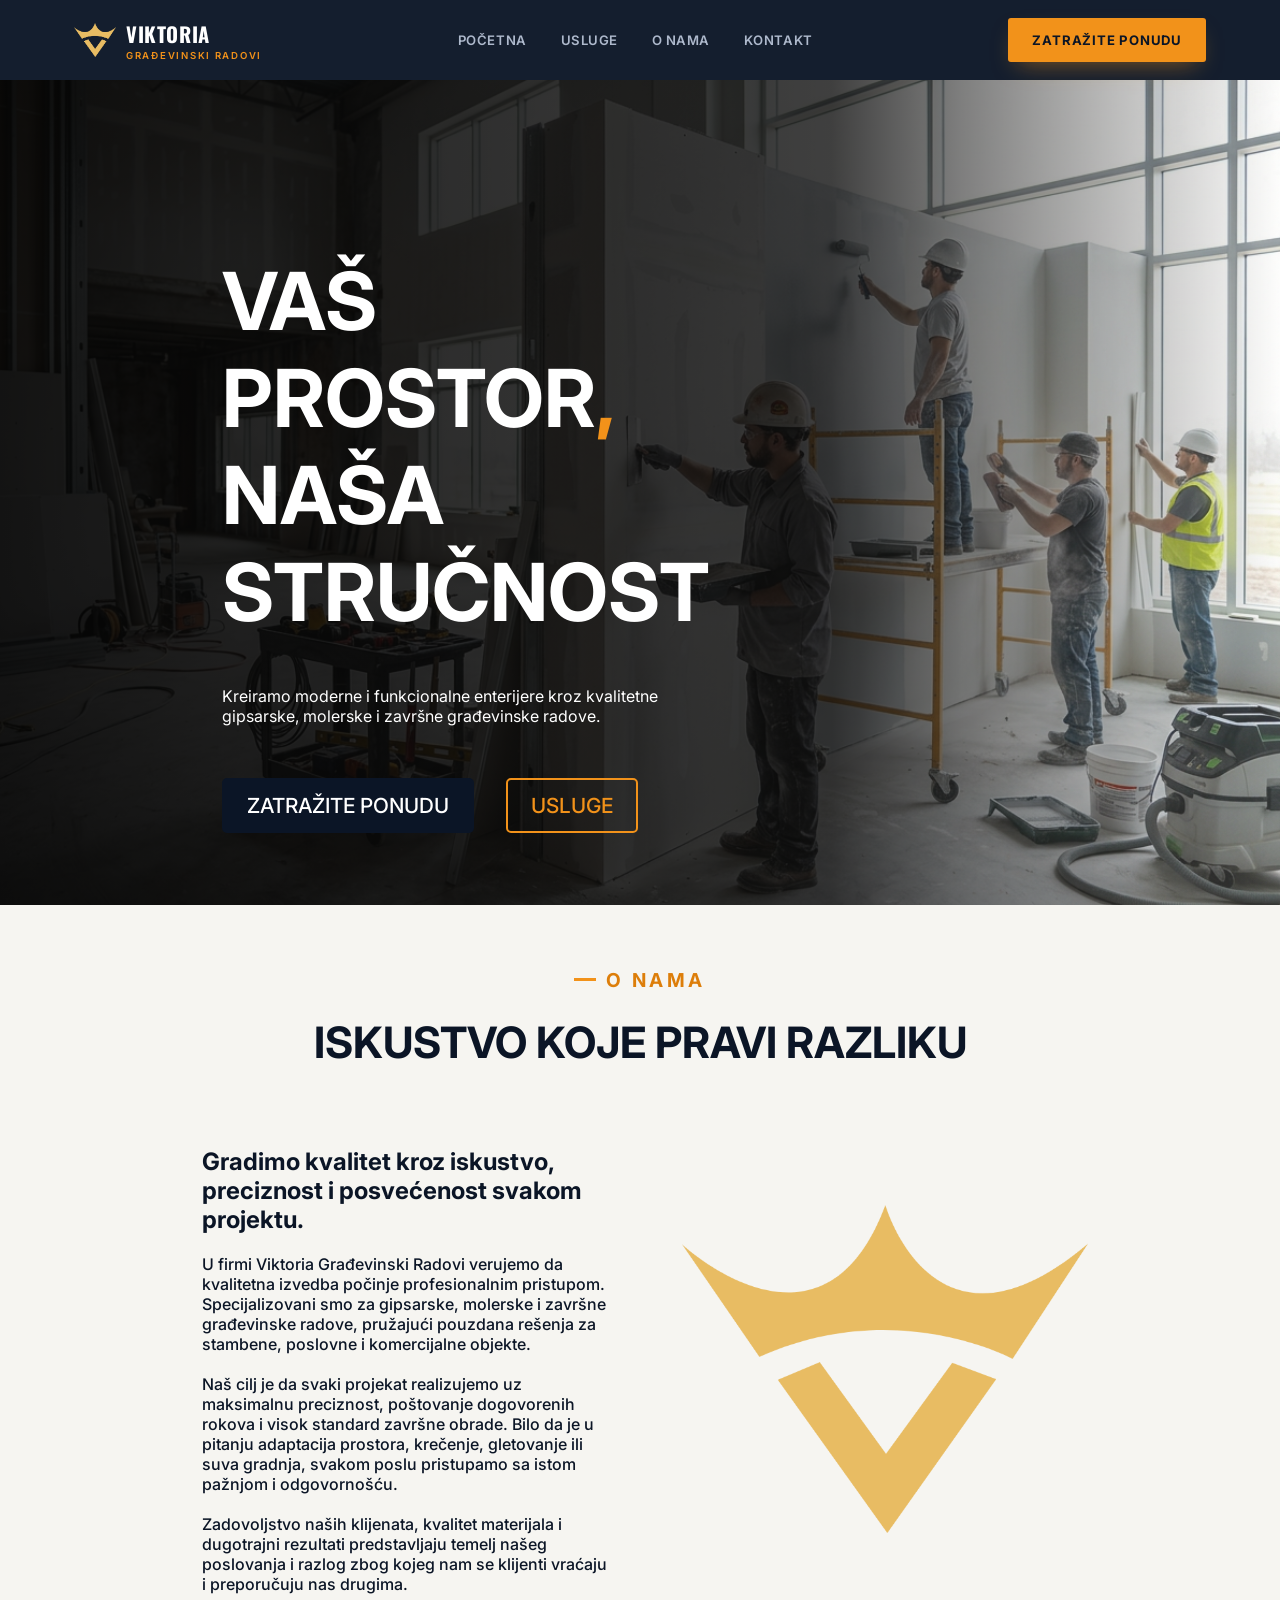
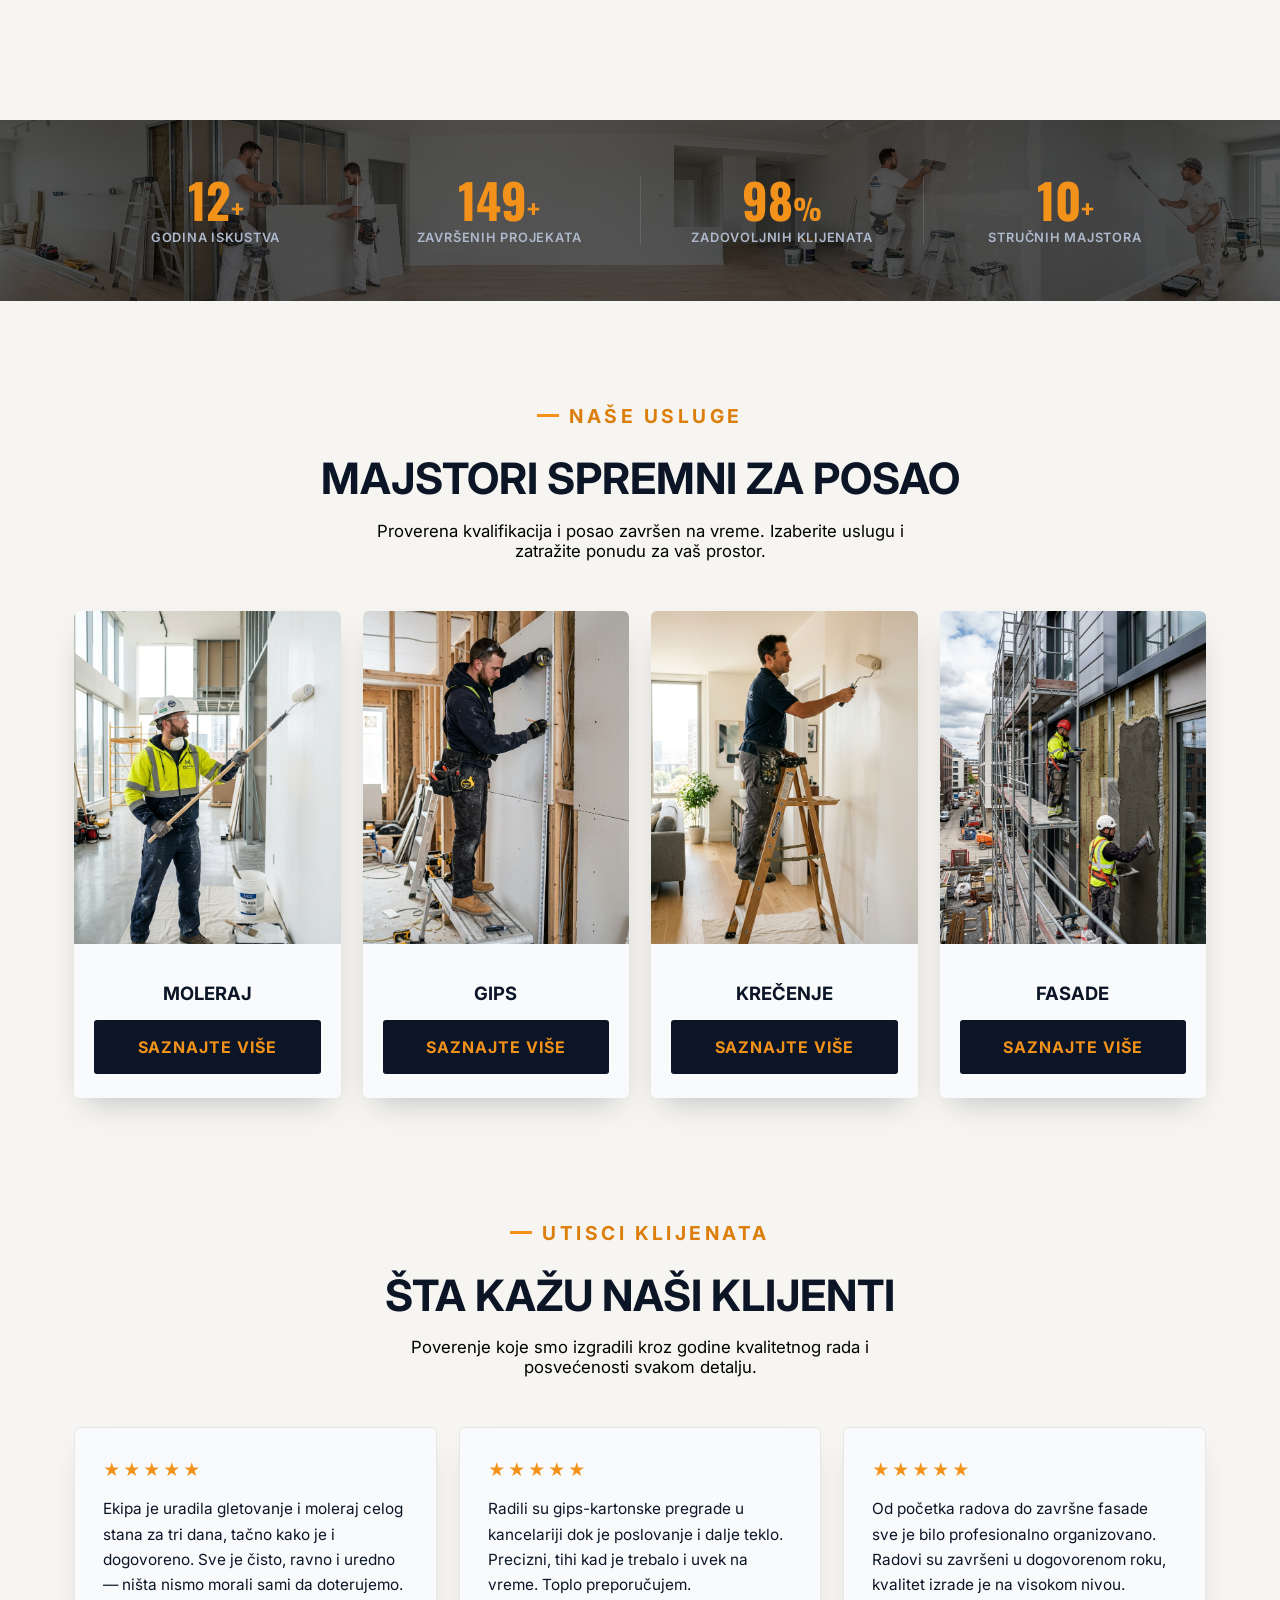
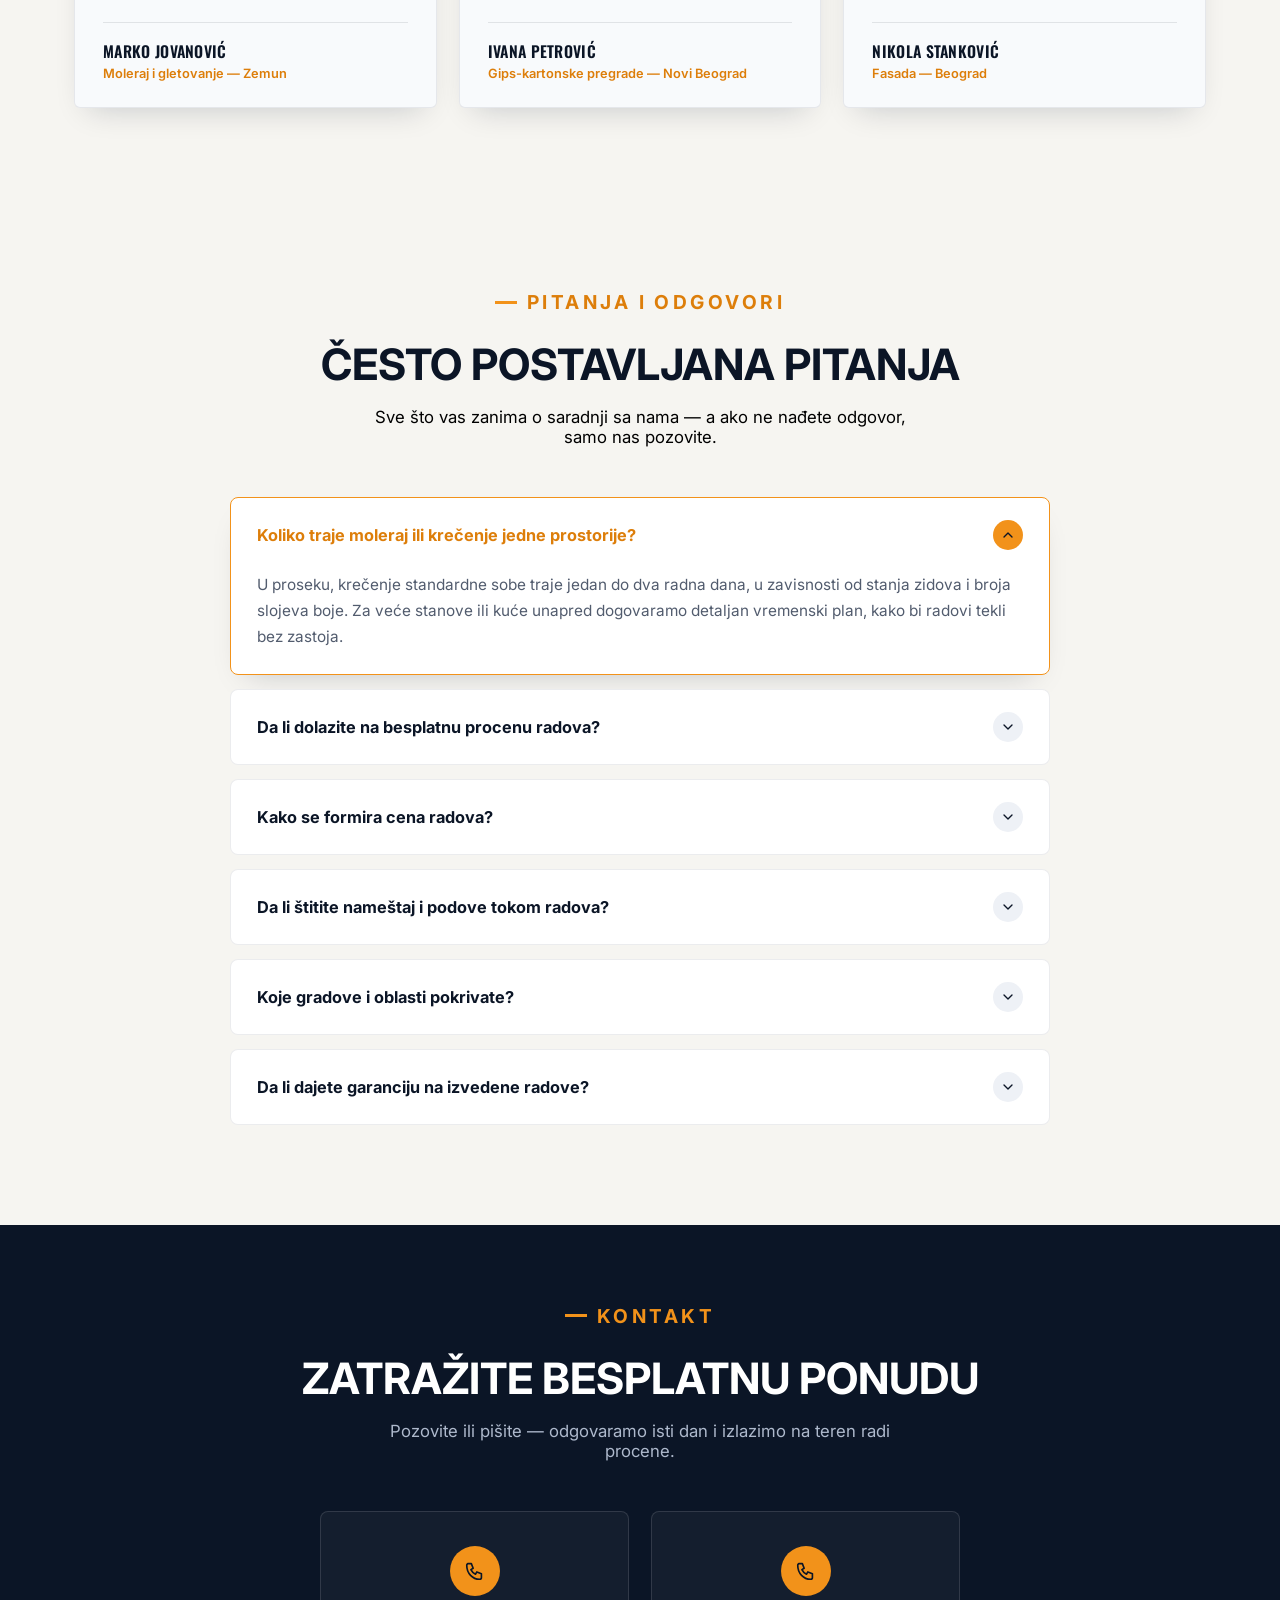
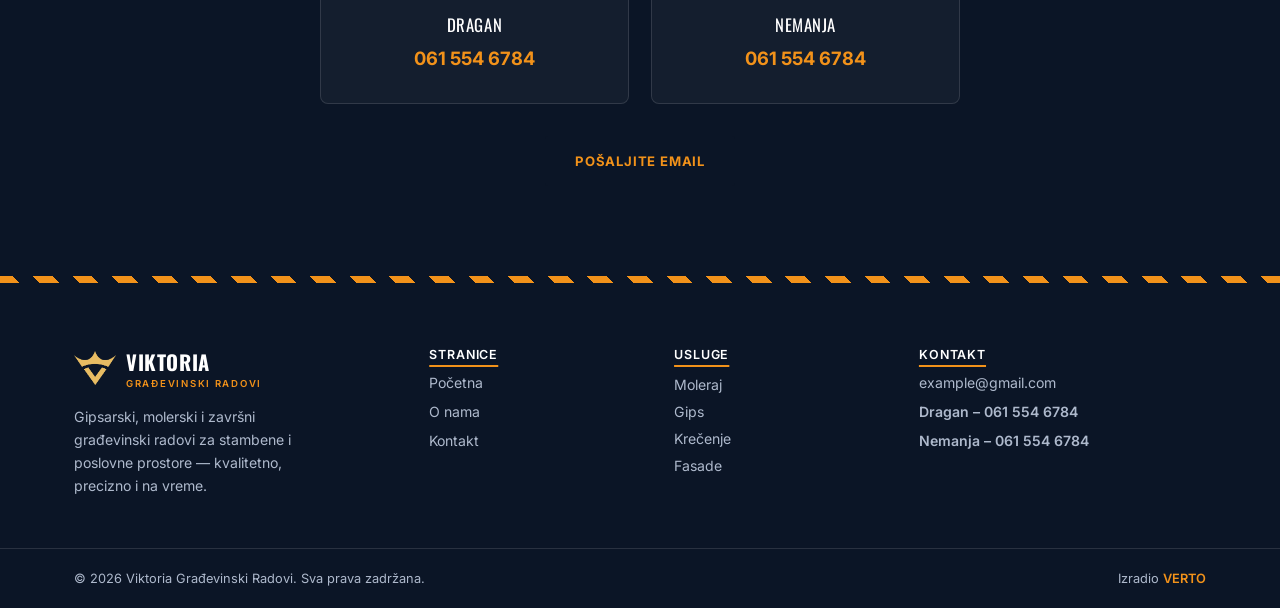
==== index.html @ 0a1ef935 "Add files via upload" ====
<!DOCTYPE html>
<html lang="sr">
<head>
<meta charset="UTF-8">
<meta name="viewport" content="width=device-width, initial-scale=1.0">
<link href="https://fonts.googleapis.com/css2?family=Oswald:wght@500;600;700&family=Inter:wght@400;500;600;700&display=swap" rel="stylesheet">
<link rel="stylesheet" href="style.css">
<link href="https://unpkg.com/aos@2.3.1/dist/aos.css" rel="stylesheet">
<link rel="icon" type="image/png" href="/images/logo.svg">
<meta property="og:type"
        content="website">

<meta name="author" content="Viktoria">
<!-- Govori Google-u koja je glavna verzija stranice -->
<link rel="canonical" href="https://vasdomen.rs">
<meta name="keywords" content="moleraj cena, moleraj novi sad, kerecneje novi sad, moler, fasade cena, molerski radovi, krečenje, krecenje stanova, gipsarski radovi, gips, spušteni plafoni, pregradni zidovi, fasade, fasaderski radovi, krecenje cena, gipsar cena, Srbija, Novi Sad">
<meta name="description" content="Profesionalni molerski radovi, krečenje stanova i kuća, gipsarski radovi, spušteni plafoni i fasade. Pozovite za besplatnu procenu.">
    
<!-- Naslov koji će se prikazati -->
<meta property="og:title" 
      content="Viktoria | Moelraj, Krečenje, Gipsarski Radovi i Fasade">

    <!-- Opis koji će se prikazati -->
<meta property="og:description" 
      content="Profesionalni molerski radovi, krecenje, gipsarski radovi i fasade.">


    <!-- Link ka sajtu -->
<meta property="og:url"
      content="https://vasdomen.rs">

<title>Viktoria</title>
</head>
<body>

<header class="site-header" id="siteHeader">
  <div class="container header-inner">
      <a href="index.html" class="logo">
        <img src="images/logo.svg" alt="Viktoria logo" class="logo-icon">
        <span>VIKTORIA<small>GRAĐEVINSKI RADOVI</small></span>
      </a>


    <nav class="nav-links" aria-label="Primary">
      <a href="index.html">POČETNA</a>
      <a href="#usluge">USLUGE</a>
      <a href="#o-nama">O NAMA</a>
      <a href="#kontakt">KONTAKT</a>
    </nav>

    <div class="header-cta">
      <a href="#" class="btn btn-primary">ZATRAŽITE PONUDU</a>
    </div>

    <button class="nav-toggle" id="navToggle" aria-label="Open menu" aria-expanded="false" aria-controls="mobilePanel">
      <span class="bar bar-top"></span>
      <span class="bar bar-mid"></span>
      <span class="bar bar-bottom"></span>
    </button>
  </div>
</header>

<div class="scrim" id="scrim"></div>
<div class="mobile-panel" id="mobilePanel">
  <button class="mobile-panel-close" id="mobilePanelClose" aria-label="Close menu"></button>
  <nav class="nav-mobile" aria-label="Mobile">
    <a href="index.html">POČETNA</a>
    <a href="#usluge">USLUGE</a>
    <a href="#o-nama">O NAMA</a>
    <a href="#kontakt">KONTAKT</a>
  </nav>
  <a href="#" class="btn btn-primary btn-block nav-mobile">ZATRAŽITE PONUDU</a>
</div>


<!-- ================= HERO ================= -->
<div class="hero-div">
  <div class="hero-cdiv">
    <div class="hero-c1">

      <h1 data-aos="fade-right" data-aos-duration="2000">VAŠ PROSTOR<span class="zarez">,<br></span> NAŠA STRUČNOST</h1>

      <p data-aos="fade-right" data-aos-duration="2000" data-aos-delay="300">
          Kreiramo moderne i funkcionalne enterijere kroz kvalitetne gipsarske,
          molerske i završne građevinske radove.
      </p>

      <div class="hero-div-btns">
        <a href="#" class="hero-btn" data-aos="fade-up" data-aos-duration="2000" data-aos-delay="500">Zatražite ponudu</a>
        <a href="#" class="hero-btn2" data-aos="fade-up" data-aos-duration="2000" data-aos-delay="600">Usluge</a>
      </div>
    </div>

    <div class="hero-c2">
      <img src="" alt="">
    </div>
  </div>
</div>



<!-- ========================================== -->
<!-- ================= O NAMA ================= -->
<!-- ========================================== -->

<section class="o-nama" id="o-nama">
  <div class="o-nama-div">
    <div class="workforce-head text-center">
      <p class="eyebrow center" data-aos="fade-down" data-aos-duration="1200">O nama</p>
      <h2 class="section-title" data-aos="fade-right" data-aos-duration="1200">ISKUSTVO KOJE PRAVI RAZLIKU</h2>
    </div>

    <div class="o-nama-tekst-slika-div">
      <div class="o-nama-tekst">
        <h1 data-aos="fade-right" data-aos-duration="1000" data-aos-delay="300">Gradimo kvalitet kroz iskustvo, preciznost i posvećenost svakom projektu.</h1>

        <p data-aos="fade-right" data-aos-duration="1000" data-aos-delay="400">
          U firmi Viktoria Građevinski Radovi verujemo da kvalitetna izvedba počinje profesionalnim 
          pristupom. Specijalizovani smo za gipsarske, molerske i završne građevinske radove, 
          pružajući pouzdana rešenja za stambene, poslovne i komercijalne objekte.
          <br><br>
          Naš cilj je da svaki projekat realizujemo uz maksimalnu preciznost, poštovanje dogovorenih 
          rokova i visok standard završne obrade. Bilo da je u pitanju adaptacija prostora, krečenje, 
          gletovanje ili suva gradnja, svakom poslu pristupamo sa istom pažnjom i odgovornošću.
          <br><br>
          Zadovoljstvo naših klijenata, kvalitet materijala i dugotrajni rezultati predstavljaju temelj 
          našeg poslovanja i razlog zbog kojeg nam se klijenti vraćaju i preporučuju nas drugima.
        </p>
      </div>
      
      <div class="o-nama-slika" >
        <img src="images/logo.svg" alt="" data-aos="fade-up" data-aos-duration="1000" data-aos-delay="500">
      </div>
    </div>
  </div>
</section>


<!-- ========================================== -->
<!-- ================= STATISTIKA ================= -->
<!-- ========================================== -->

<section class="stats" id="stats">
  <div class="container stats-grid">
    <div class="stat-item" data-aos="fade-up" data-aos-duration="1200" data-aos-delay="100">
      <span class="stat-number"><span class="stat-count" data-target="12">0</span><span class="stat-plus">+</span></span>
      <span class="stat-label">Godina iskustva</span>
    </div>
    <div class="stat-item" data-aos="fade-up" data-aos-duration="1200" data-aos-delay="200">
      <span class="stat-number"><span class="stat-count" data-target="150">0</span><span class="stat-plus">+</span></span>
      <span class="stat-label">Završenih projekata</span>
    </div>
    <div class="stat-item" data-aos="fade-up" data-aos-duration="1200" data-aos-delay="300">
      <span class="stat-number"><span class="stat-count" data-target="98">0</span><span class="stat-plus">%</span></span>
      <span class="stat-label">Zadovoljnih klijenata</span>
    </div>
    <div class="stat-item" data-aos="fade-up" data-aos-duration="1200" data-aos-delay="400">
      <span class="stat-number"><span class="stat-count" data-target="10">0</span><span class="stat-plus">+</span></span>
      <span class="stat-label">Stručnih majstora</span>
    </div>
  </div>
</section>



<!-- ========================================== -->
<!-- ================= USLUGE ================= -->
 <!-- ========================================== -->
<section class="workforce" id="usluge">
  <div class="container">


    <div class="workforce-head text-center">
      <p class="eyebrow center" data-aos="fade-down" data-aos-duration="1000">Naše usluge</p>
      <h2 class="section-title" data-aos="fade-right" data-aos-duration="2000">Majstori spremni za posao</h2>
      <p class="section-sub text-center" data-aos="fade-right" data-aos-duration="2000">Proverena kvalifikacija i posao završen na vreme. Izaberite uslugu i zatražite ponudu za vaš prostor.</p>
    </div>


    <div class="trade-grid">
      <article class="trade-card" data-aos="fade-up" data-aos-duration="2000" data-aos-delay="300" >
        <div class="card-corner" aria-hidden="true"></div>
        <div class="trade-photo">
          <img src="images/moleraj.jpg" alt="Moler farba zid valjkom">
        </div>
        <div class="trade-body">
          <h3>Moleraj</h3>
          <a href="moleraj/index.html" class="btn btn-dark btn-block">SAZNAJTE VIŠE</a>
        </div>
      </article>

      <article class="trade-card" data-aos="fade-up" data-aos-duration="2000" data-aos-delay="300">
        <div class="card-corner" aria-hidden="true"></div>
        <div class="trade-photo">
          <img src="images/gips.jpg" alt="Radnik gletuje zid gletericom">
        </div>
        <div class="trade-body">
          <h3>Gips</h3>
          <a href="#kontakt" class="btn btn-dark btn-block">SAZNAJTE VIŠE</a>
        </div>
      </article>

      <article class="trade-card" data-aos="fade-up" data-aos-duration="2000" data-aos-delay="300">
        <div class="card-corner" aria-hidden="true"></div>
        <div class="trade-photo">
          <!-- Placeholder slika — zameni pravom fotografijom za krečenje -->
          <img src="images/krecenje.jpg" alt="Radnik kreči zid">
        </div>
        <div class="trade-body">
          <h3>Krečenje</h3>
          <a href="#kontakt" class="btn btn-dark btn-block">SAZNAJTE VIŠE</a>
        </div>
      </article>

      <article class="trade-card" data-aos="fade-up" data-aos-duration="2000" data-aos-delay="300">
        <div class="card-corner" aria-hidden="true"></div>
        <div class="trade-photo">
          <!-- Placeholder slika — zameni pravom fotografijom za zidanje -->
          <img src="images/fasade.jpg" alt="Zidar zida zid od cigle">
        </div>
        <div class="trade-body">
          <h3>Fasade</h3>
          <a href="zidanje.html" class="btn btn-dark btn-block">SAZNAJTE VIŠE</a>
        </div>
      </article>
    </div>
  </div>
</section>



<!-- ========================================== -->
<!-- ================= UTISCI ================= -->
<!-- ========================================== -->

<section class="testimonials" id="utisci">
  <div class="container">

    <div class="workforce-head text-center">
      <p class="eyebrow center" data-aos="fade-down" data-aos-duration="1000">Utisci klijenata</p>
      <h2 class="section-title" data-aos="fade-right" data-aos-duration="1200">Šta kažu naši klijenti</h2>
      <p class="section-sub text-center" data-aos="fade-right" data-aos-duration="1300">Poverenje koje smo izgradili kroz godine kvalitetnog rada i posvećenosti svakom detalju.</p>
    </div>

    <div class="testimonial-grid">
      <article class="testimonial-card" data-aos="fade-up" data-aos-duration="1000" data-aos-delay="200">
        <div class="card-corner" aria-hidden="true"></div>
        <div class="testimonial-stars" aria-hidden="true">★★★★★</div>
        <p class="testimonial-text">Ekipa je uradila gletovanje i moleraj celog stana za tri dana, tačno kako je i dogovoreno. Sve je čisto, ravno i uredno — ništa nismo morali sami da doterujemo.</p>
        <div class="testimonial-author">
          <span class="testimonial-name">Marko Jovanović</span>
          <span class="testimonial-role">Moleraj i gletovanje — Zemun</span>
        </div>
      </article>

      <article class="testimonial-card" data-aos="fade-up" data-aos-duration="1000" data-aos-delay="300">
        <div class="card-corner" aria-hidden="true"></div>
        <div class="testimonial-stars" aria-hidden="true">★★★★★</div>
        <p class="testimonial-text">Radili su gips-kartonske pregrade u kancelariji dok je poslovanje i dalje teklo. Precizni, tihi kad je trebalo i uvek na vreme. Toplo preporučujem.</p>
        <div class="testimonial-author">
          <span class="testimonial-name">Ivana Petrović</span>
          <span class="testimonial-role">Gips-kartonske pregrade — Novi Beograd</span>
        </div>
      </article>

      <article class="testimonial-card" data-aos="fade-up" data-aos-duration="1000" data-aos-delay="400">
        <div class="card-corner" aria-hidden="true"></div>
        <div class="testimonial-stars" aria-hidden="true">★★★★★</div>
        <p class="testimonial-text">Od početka radova do završne fasade sve je bilo profesionalno organizovano. Radovi su završeni u dogovorenom roku, kvalitet izrade je na visokom nivou.</p>
        <div class="testimonial-author">
          <span class="testimonial-name">Nikola Stanković</span>
          <span class="testimonial-role">Fasada — Beograd</span>
        </div>
      </article>
    </div>
  </div>
</section>
<!-- ========================================== -->
<!-- ================= FAQ ================= -->
<!-- ========================================== -->

<section class="faq" id="faq">
  <div class="container">

    <div class="workforce-head text-center">
      <p class="eyebrow center" data-aos="fade-down" data-aos-duration="1000">Pitanja i odgovori</p>
      <h2 class="section-title" data-aos="fade-right" data-aos-duration="1200">Često postavljana pitanja</h2>
      <p class="section-sub text-center" data-aos="fade-right" data-aos-duration="1300">Sve što vas zanima o saradnji sa nama — a ako ne nađete odgovor, samo nas pozovite.</p>
    </div>

    <div class="faq-list">

      <div class="faq-item is-open" data-aos="fade-up" data-aos-duration="800" data-aos-delay="100">
        <button class="faq-question" aria-expanded="true" aria-controls="faq-answer-1" id="faq-q-1">
          <span>Koliko traje moleraj ili krečenje jedne prostorije?</span>
          <span class="faq-icon" aria-hidden="true">
            <svg viewBox="0 0 24 24" fill="none" xmlns="http://www.w3.org/2000/svg"><path d="M6 9l6 6 6-6" stroke="currentColor" stroke-width="2" stroke-linecap="round" stroke-linejoin="round"/></svg>
          </span>
        </button>
        <div class="faq-answer-wrap" id="faq-answer-1" role="region" aria-labelledby="faq-q-1">
          <div class="faq-answer-inner">
            <p>U proseku, krečenje standardne sobe traje jedan do dva radna dana, u zavisnosti od stanja zidova i broja slojeva boje. Za veće stanove ili kuće unapred dogovaramo detaljan vremenski plan, kako bi radovi tekli bez zastoja.</p>
          </div>
        </div>
      </div>

      <div class="faq-item" data-aos="fade-up" data-aos-duration="800" data-aos-delay="150">
        <button class="faq-question" aria-expanded="false" aria-controls="faq-answer-2" id="faq-q-2">
          <span>Da li dolazite na besplatnu procenu radova?</span>
          <span class="faq-icon" aria-hidden="true">
            <svg viewBox="0 0 24 24" fill="none" xmlns="http://www.w3.org/2000/svg"><path d="M6 9l6 6 6-6" stroke="currentColor" stroke-width="2" stroke-linecap="round" stroke-linejoin="round"/></svg>
          </span>
        </button>
        <div class="faq-answer-wrap" id="faq-answer-2" role="region" aria-labelledby="faq-q-2">
          <div class="faq-answer-inner">
            <p>Da. Izlazimo na teren, pregledamo prostor i dajemo preciznu, pismenu ponudu bez ikakve obaveze. Procena obično traje od 20 do 30 minuta.</p>
          </div>
        </div>
      </div>

      <div class="faq-item" data-aos="fade-up" data-aos-duration="800" data-aos-delay="200">
        <button class="faq-question" aria-expanded="false" aria-controls="faq-answer-3" id="faq-q-3">
          <span>Kako se formira cena radova?</span>
          <span class="faq-icon" aria-hidden="true">
            <svg viewBox="0 0 24 24" fill="none" xmlns="http://www.w3.org/2000/svg"><path d="M6 9l6 6 6-6" stroke="currentColor" stroke-width="2" stroke-linecap="round" stroke-linejoin="round"/></svg>
          </span>
        </button>
        <div class="faq-answer-wrap" id="faq-answer-3" role="region" aria-labelledby="faq-q-3">
          <div class="faq-answer-inner">
            <p>Cena zavisi od kvadrature, stanja podloge, vrste materijala i obima pripremnih radova poput gletovanja i brušenja. Nakon besplatne procene dobijate fiksnu cenu, bez naknadnih iznenađenja.</p>
          </div>
        </div>
      </div>

      <div class="faq-item" data-aos="fade-up" data-aos-duration="800" data-aos-delay="250">
        <button class="faq-question" aria-expanded="false" aria-controls="faq-answer-4" id="faq-q-4">
          <span>Da li štitite nameštaj i podove tokom radova?</span>
          <span class="faq-icon" aria-hidden="true">
            <svg viewBox="0 0 24 24" fill="none" xmlns="http://www.w3.org/2000/svg"><path d="M6 9l6 6 6-6" stroke="currentColor" stroke-width="2" stroke-linecap="round" stroke-linejoin="round"/></svg>
          </span>
        </button>
        <div class="faq-answer-wrap" id="faq-answer-4" role="region" aria-labelledby="faq-q-4">
          <div class="faq-answer-inner">
            <p>Apsolutno. Pre početka svakog posla prekrivamo podove, nameštaj i stolariju zaštitnom folijom i trakom, a prostor ostavljamo čist i uredan po završetku radova.</p>
          </div>
        </div>
      </div>

      <div class="faq-item" data-aos="fade-up" data-aos-duration="800" data-aos-delay="300">
        <button class="faq-question" aria-expanded="false" aria-controls="faq-answer-5" id="faq-q-5">
          <span>Koje gradove i oblasti pokrivate?</span>
          <span class="faq-icon" aria-hidden="true">
            <svg viewBox="0 0 24 24" fill="none" xmlns="http://www.w3.org/2000/svg"><path d="M6 9l6 6 6-6" stroke="currentColor" stroke-width="2" stroke-linecap="round" stroke-linejoin="round"/></svg>
          </span>
        </button>
        <div class="faq-answer-wrap" id="faq-answer-5" role="region" aria-labelledby="faq-q-5">
          <div class="faq-answer-inner">
            <p>Radimo u Novom Sadu, Beogradu i okolnim mestima. Za veće projekte van ovih oblasti slobodno nas kontaktirajte — u većini slučajeva možemo da izađemo na teren.</p>
          </div>
        </div>
      </div>

      <div class="faq-item" data-aos="fade-up" data-aos-duration="800" data-aos-delay="350">
        <button class="faq-question" aria-expanded="false" aria-controls="faq-answer-6" id="faq-q-6">
          <span>Da li dajete garanciju na izvedene radove?</span>
          <span class="faq-icon" aria-hidden="true">
            <svg viewBox="0 0 24 24" fill="none" xmlns="http://www.w3.org/2000/svg"><path d="M6 9l6 6 6-6" stroke="currentColor" stroke-width="2" stroke-linecap="round" stroke-linejoin="round"/></svg>
          </span>
        </button>
        <div class="faq-answer-wrap" id="faq-answer-6" role="region" aria-labelledby="faq-q-6">
          <div class="faq-answer-inner">
            <p>Da, na sve izvedene radove dajemo garanciju — njeno trajanje zavisi od vrste usluge, a detalje dobijate napismeno u ponudi pre početka posla.</p>
          </div>
        </div>
      </div>

    </div>
  </div>
</section>

<!-- ============================================= -->
<!-- =================== KONTAKT ================= -->
<!-- ============================================= -->
<section class="service-contact" id="kontakt">
  <div class="container">
    <div class="workforce-head text-center">
      <p class="eyebrow center" data-aos="fade-down" data-aos-duration="1000">Kontakt</p>
      <h2 class="section-title" data-aos="fade-right" data-aos-duration="1200">Zatražite besplatnu ponudu</h2>
      <p class="section-sub text-center" data-aos="fade-right" data-aos-duration="1300">Pozovite ili pišite — odgovaramo isti dan i izlazimo na teren radi procene.</p>
    </div>

    <div class="contact-grid">
      <div class="contact-card" data-aos="fade-up" data-aos-duration="1000" data-aos-delay="100">
        <div class="card-corner" aria-hidden="true"></div>
        <span class="contact-icon" aria-hidden="true">
          <svg width="22" height="22" viewBox="0 0 24 24" fill="none" xmlns="http://www.w3.org/2000/svg">
            <path d="M4 4h4l2 5-2.5 1.5a11 11 0 0 0 5 5L14 13l5 2v4a2 2 0 0 1-2 2C9.4 21 3 14.6 3 6a2 2 0 0 1 1-2Z" stroke="currentColor" stroke-width="1.8" stroke-linecap="round" stroke-linejoin="round"/>
          </svg>
        </span>
        <span class="contact-name">Dragan</span>
        <a href="tel:+381615546784" class="contact-phone">061 554 6784</a>
      </div>

      <div class="contact-card" data-aos="fade-up" data-aos-duration="1000" data-aos-delay="250">
        <div class="card-corner" aria-hidden="true"></div>
        <span class="contact-icon" aria-hidden="true">
          <svg width="22" height="22" viewBox="0 0 24 24" fill="none" xmlns="http://www.w3.org/2000/svg">
            <path d="M4 4h4l2 5-2.5 1.5a11 11 0 0 0 5 5L14 13l5 2v4a2 2 0 0 1-2 2C9.4 21 3 14.6 3 6a2 2 0 0 1 1-2Z" stroke="currentColor" stroke-width="1.8" stroke-linecap="round" stroke-linejoin="round"/>
          </svg>
        </span>
        <span class="contact-name">Nemanja</span>
        <a href="tel:+381615546784" class="contact-phone">061 554 6784</a>
      </div>
    </div>

    <div class="contact-email-row" data-aos="fade-up" data-aos-duration="1000" data-aos-delay="400">
      <a href="mailto:example@gmail.com" class="btn btn-dark">Pošaljite email</a>
    </div>
  </div>
</section>

<!-- ========================================== -->
<!-- ================= FOOTER ================= -->
<!-- ========================================== -->

<div class="hazard-strip" aria-hidden="true"></div>
<footer class="footer">
  <div class="footer-div">
    <div class="footer-brand">
      <a href="index.html" class="logo">
        <img src="images/logo.svg" alt="Viktoria logo" class="logo-icon">
        <span>VIKTORIA<small>GRAĐEVINSKI RADOVI</small></span>
      </a>
      <p class="footer-tagline">Gipsarski, molerski i završni građevinski radovi za stambene i poslovne prostore — kvalitetno, precizno i na vreme.</p>
    </div>

    <div class="footer-usluge">
      <span class="footer-naslovi">Stranice</span>
      <a href="index.html">Početna</a>
      <a href="#o-nama">O nama</a>
      <a href="#kontakt">Kontakt</a>
    </div>

    <div class="footer-usluge-a">
      <a href="#usluge" class="footer-naslovi">Usluge</a>
      <div class="footer-a">
        <a href="moleraj/index.html">Moleraj</a>
        <a href="gips/index.html">Gips</a>
        <a href="krecenje/krecenje.html">Krečenje</a>
        <a href="fasade/index.html">Fasade</a>
      </div>
    </div>

    <div class="footer-kontakt">
      <span class="footer-naslovi span-kontakt">Kontakt</span>
      <a href="mailto:example@gmail.com" class="footer-email">example@gmail.com</a>
      <a href="tel:+381615546784" class="footer-brojevi">Dragan – 061 554 6784</a>
      <a href="tel:+381615546784" class="footer-brojevi">Nemanja – 061 554 6784</a>
    </div>

  </div>

  <div class="footer-bottom">
    <div class="footer-bottom-inner">
      <p class="footer-copyright">© <span id="footerYear">2026</span> Viktoria Građevinski Radovi. Sva prava zadržana.</p>
      <p class="footer-credit">Izradio <a href="https://instagram.com/username_ovde" target="_blank" rel="noopener noreferrer">VERTO</a></p>
    </div>
  </div>
</footer>

<script src="https://unpkg.com/aos@2.3.1/dist/aos.js"></script>

<script>
    AOS.init({
        duration: 800,
        offset: window.innerWidth <= 768 ? -50 : 50,
        once: true
        
    });
</script>
<script src="dropdown.js"></script>
<script src="counter.js"></script>
<script src="faq.js"></script>

</body>
</html>
---- style.css ----
:root{
    --navy-950:#0B1526;
    --navy-700:#28406A;
    --orange-500:#F2921A;
    --orange-600:#DD7E0A;
    --steel-300:#AEB9CC;
    --line-dark:rgba(255,255,255,.12);
    --ff-display:'Oswald', sans-serif;
    --ff-body:'Inter', sans-serif;
    --ease:cubic-bezier(.4,0,.2,1);
  }
  *{box-sizing:border-box;}
  body{
    margin:0;
    font-family:var(--ff-body);
    background:#F6F5F1;
  }
  a{color:inherit;text-decoration:none;}

  .container{width:100%;max-width:1180px;margin:0 auto;padding:0 24px;}

  :focus-visible{outline:3px solid var(--orange-500);outline-offset:2px;}

  .btn{
    display:inline-flex;align-items:center;justify-content:center;gap:8px;
    font-weight:700;font-size:.82rem;letter-spacing:.06em;text-transform:uppercase;
    padding:15px 28px;border-radius:3px;border:2px solid transparent;cursor:pointer;
    transition:transform .18s var(--ease), background-color .18s var(--ease), color .18s var(--ease);
  }
  .btn:hover{transform:translateY(-2px);}
  .btn-primary{background:var(--orange-500);color:var(--navy-950);}
  .btn-primary:hover{background:var(--orange-600);}
  .btn-block{width:100%;}

  /* ---------- Header ---------- */
  .site-header{
    position:sticky;top:0;z-index:100;
    background:rgba(11,21,38,.96);   /* static navy blue, no longer transparent */
    transition:box-shadow .25s var(--ease), padding .25s var(--ease);
    padding:18px 0;
  }
  .site-header.is-scrolled{
    backdrop-filter:blur(6px);
    box-shadow:0 6px 24px -10px rgba(0,0,0,.4);
    padding:12px 0;
  }
  .header-inner{display:flex;align-items:center;justify-content:space-between;gap:20px;}
  .logo{display:flex;align-items:center;gap:10px;font-family:var(--ff-display);font-size:1.28rem;font-weight:700;color:var(--white,#fff);letter-spacing:.03em;}
  .logo small{display:block;font-family:var(--ff-body);font-size:.6rem;font-weight:600;letter-spacing:.18em;color:var(--orange-500);margin-top:1px;}

  .nav-links{display:flex;align-items:center;gap:34px;}
  .nav-links a{
    font-size:.82rem;font-weight:600;letter-spacing:.04em;text-transform:uppercase;
    color:var(--steel-300);transition:color .18s var(--ease);position:relative;padding:4px 0;
  }
  .nav-links a:hover{color:#fff;}
  .nav-links a::after{
    content:"";position:absolute;left:0;bottom:-4px;width:0;height:2px;background:var(--orange-500);
    transition:width .2s var(--ease);
  }
  .nav-links a:hover::after{width:100%;}

  .header-cta{display:flex;align-items:center;gap:18px;}
  .header-cta .btn{padding:12px 22px;}

  .nav-toggle{
    display:none;width:42px;height:42px;background:transparent;
    border:2px solid var(--line-dark);border-radius:3px;cursor:pointer;
    position:relative;flex:none;padding:0;
    flex-direction:column;align-items:center;justify-content:center;gap:7px;
  }
  .nav-toggle .bar{
    width:22px;height:2px;background:#fff;
    transition:transform .2s var(--ease), opacity .2s var(--ease);
  }
  .nav-toggle[aria-expanded="true"] .bar-mid{opacity:0;}
  .nav-toggle[aria-expanded="true"] .bar-top{transform:translateY(9px) rotate(45deg);}
  .nav-toggle[aria-expanded="true"] .bar-bottom{transform:translateY(-9px) rotate(-45deg);}

  /* ---------- Mobile drawer ---------- */
  @media (max-width: 1020px){
    .nav-links, .header-cta{display:none;}
    .nav-toggle{display:flex;}
    .site-header{background:rgba(11,21,38,.97);padding:14px 0;}
  }
  .nav-mobile{
    margin-top: 100px;
  }
  .mobile-panel{
    position: fixed;
    top: 0;
    right: 0;
    width: min(320px, 84vw);
    height: 100vh;
    background: var(--navy-950);
    box-shadow: none;
    transform: translateX(100%);
    transition: transform .3s var(--ease), box-shadow .3s var(--ease);
    z-index: 200;
    padding: 26px 26px 40px;
    overflow-y: auto;
    display: flex;
    flex-direction: column;
  }
  .mobile-panel.is-open{
    transform:translateX(0);
    box-shadow:-14px 0 40px rgba(0,0,0,.4);
  }

  /* Close (X) button — pinned to the right edge of the drawer */
  .mobile-panel-close{
    width: 45px;
    height: 45px;
    border: 2px solid var(--line-dark);
    border-radius: 3px;
    background: transparent;
    color: #fff;
    position: relative;
    cursor: pointer;
    align-self: flex-end;      /* <-- pushes the button to the right within the drawer */
    margin-bottom: 30px;
  }
  .mobile-panel-close::before,.mobile-panel-close::after{
    content:"";position:absolute;top:50%;left:50%;
    width:16px;height:2px;background:#fff;
  }
  .mobile-panel-close::before{transform:translate(-50%,-50%) rotate(45deg);}
  .mobile-panel-close::after{transform:translate(-50%,-50%) rotate(-45deg);}

  .mobile-panel nav{display:flex;flex-direction:column;gap:4px;margin-bottom:30px;}
  .mobile-panel nav a{
    color:#fff;font-family:var(--ff-display);font-size:1.5rem;text-transform:uppercase;
    padding:14px 4px;border-bottom:1px solid var(--line-dark);
  }

  .scrim{
    position:fixed;inset:0;background:rgba(0,0,0,.5);
    opacity:0;pointer-events:none;transition:opacity .3s var(--ease);z-index:150;
  }
  .scrim.is-open{opacity:1;pointer-events:auto;}

  @media (prefers-reduced-motion: reduce){
    *{animation:none !important;transition:none !important;}
  }



/*************************/
/*****--- O NAMA ---******/
/*************************/
.o-nama{
  display: flex;
  align-items: center;
  justify-content: center;
}
.o-nama-div{
  margin-top: 60px;
  width: 70%;
  margin-bottom: 50px;
}
.o-nama-tekst{
  max-width: 600px;
  width: 100%;
  height: auto;
  padding: 10px;
}
.o-nama-tekst h1{
  color:var(--navy-950);
}
.o-nama-tekst p{
  color:var(--navy-950);
  font-weight: 500;
}
.o-nama-tekst-slika-div{
  display: flex;
  gap: 4rem;
  align-items: center;
  justify-content: center;
}
.o-nama-slika{
  max-width: 500px
}
.o-nama-slika img{
  border-radius: 50px;
  width: 100%;
  height: auto;
}
.o-nama-tekst-slika-div {
    display: flex;
    align-items: center;
    gap: 4rem;
}

.o-nama-tekst,
.o-nama-slika {
    flex: 1;
    min-width: 0;
}

.o-nama-slika img {
    width: 100%;
    height: auto;
    display: block;
    border-radius: 10px;
}

@media (max-width: 1020px){
  .o-nama-tekst-slika-div{
    flex-direction: column;
  }
  .o-nama-div{
    width: 90%;
  }
  .o-nama{
    padding-bottom: 50px;
  }
  .o-nama-tekst h1{
    font-size: 1.5rem;
    margin-bottom: 50px;
  }
}


/*************************/
/*****--- STATISTIKA ---******/
/*************************/
.stats{
  background: 
  linear-gradient(rgba(0, 0, 0, 0.65), 
  rgba(0, 0, 0, 0.65)),
  url(images/statistika.png);

  background-size: cover;
  background-position: right center;
  background-repeat: no-repeat;
  padding: 56px 0;
  margin-top: 50px;
}
.stats-grid{
  display: grid;
  grid-template-columns: repeat(4, 1fr);
  
}
.stat-item{
  display: flex;
  flex-direction: column;
  align-items: center;
  justify-content: center;
  gap: 6px;
  padding: 0 20px;
  text-align: center;
  border-left: 1px solid var(--line-dark);
}
.stat-item:first-child{
  border-left: none;
}
.stat-number{
  font-family: var(--ff-display);
  font-size: clamp(2.1rem, 1.5rem + 2vw, 3rem);
  font-weight: 700;
  color: var(--orange-500);
  line-height: 1;
}
.stat-plus{
  font-size: .6em;
  color: var(--orange-500);
}
.stat-label{
  font-family: var(--ff-body);
  font-size: .8rem;
  font-weight: 600;
  letter-spacing: .06em;
  text-transform: uppercase;
  color: var(--steel-300);
}

@media (max-width: 720px){
  .stats{
    padding: 44px 0;
  }
  .stats-grid{
    grid-template-columns: repeat(2, 1fr);
    row-gap: 36px;
  }
  .stat-item{
    border-left: none;
  }
}





/*************************/
/*******  HERO PAGE  *****/
/*************************/
.hero-div{
    background-color: var(--white);
    background-image: 
        linear-gradient(
            to right,
            rgba(0, 0, 0, .90) 0%,
            rgba(0, 0, 0, 0.75) 65%,
            rgba(0, 0, 0, 0.5) 75%,
            rgba(0, 0, 0, 0) 100%
        ),
        url("images/hero-pozadina-op80.png");
    background-size: cover;
    background-position: right center;
    background-repeat: no-repeat;
    display: flex;
    justify-content: center;
    align-items: center;
    height: calc(100vh - 75px);
    overflow: hidden;
}
.zarez{
  color: var(--orange-500);
}
.hero-cdiv{
    display: flex;
    width: 70%;
    height: 90vh;

    justify-content: center;
    align-items: center;
    gap: 5rem;
}
.hero-c1{
    display: flex;
    padding: 30px;
    flex-direction: column;
    width: 70%;
    height: 80%;
    color: white;
}
.hero-c1 h1{
  font-size: 5rem;
  margin-bottom: 30px;
}
.hero-c2{
    display: flex;
    height: 200px;
    width: 50%;
}
.hero-div-btns{
  text-transform: uppercase;
  gap: 2rem;
  display: flex;
  font-weight: 500;
  padding-block: 20px;
  margin-top: 1rem;
  white-space: nowrap;

}

.hero-btn{
  font-size: 1.3rem;
  padding-inline: 25px;
  padding-block: 15px;
  background-color: var(--navy-950);
  border-radius: 5px;
  transition: transform 0.4s ease, box-shadow 0.4s ease;
}
.hero-btn:hover{
  color: var(--orange-500);
  transform: translateY(-5px);
  box-shadow: 0 15px 30px rgba(0,0,0,0.22);
  border: 2px solid var(--navy-950);
  padding-inline: 23px;
  padding-block: 13px;
}


.hero-btn2{
  font-size: 1.3rem;
  padding-inline: 23px;
  padding-block: 13px;
  color: var(--orange-500);
  border: 2px solid var(--orange-500);
  border-radius: 5px;
  transition: transform 0.4s ease, box-shadow 0.4s ease;
}
.hero-btn2:hover{
  background-color: var(--orange-500);
  color: var(--navy-950);
  border: 2px solid var(--navy-950);

  transform: translateY(-5px);
  box-shadow: 0 15px 30px rgba(0,0,0,0.22);
}

@media (max-width: 1020px){
    .hero-cdiv{
        flex-direction: column;
        width: 95%;
        margin-bottom: 100px;
    }
    .hero-c1{
      width: 100%;
    }
    .hero-c1 h1{
      font-size: 3.3rem;
    }
    .hero-div-btns{
      flex-direction: column;
      text-align: center;
      align-items: center;
      justify-content: center;
    }
    .hero-btn{
      max-width: fit-content;
    }
    .hero-btn2{
      width: 260px;
    }
    .hero-c2{
      display: none;
    }
    .footer-a{
      font-size: 1.2rem;
    }
    .footer-naslovi{
      font-size: 1.5rem;
    }
    .logo2 span{
      font-size: 2rem;
    }
}

/***********************************/
/*****--- UTISCI KLIJENATA ---******/
/***********************************/
.testimonials{
  padding: 70px 0 100px;
  background: var(--white);
}
.testimonial-grid{
  display: grid;
  grid-template-columns: repeat(3, 1fr);
  gap: 22px;
}
.testimonial-card{
  background: #f8fafc;
  border: 1px solid rgba(11,21,38,.08);
  border-radius: 6px;
  padding: 32px 28px 26px;
  position: relative;
  overflow: hidden;
  box-shadow: 0 14px 30px -14px rgba(11,21,38,.2);
  transition: transform .22s var(--ease), box-shadow .22s var(--ease);
}
.testimonial-card:hover{
  transform: translateY(-6px);
  box-shadow: 0 22px 40px -18px rgba(11,21,38,.3);
}
.testimonial-card .card-corner{
  width: 44px;
  height: 44px;
}
.testimonial-card:hover .card-corner{
  opacity: 1;
}
.testimonial-stars{
  color: var(--orange-500);
  font-size: 1.05rem;
  letter-spacing: 3px;
  margin-bottom: 16px;
}
.testimonial-text{
  color: var(--navy-950);
  font-size: .96rem;
  line-height: 1.65;
  margin-bottom: 24px;
}
.testimonial-author{
  display: flex;
  flex-direction: column;
  gap: 3px;
  padding-top: 16px;
  border-top: 1px solid rgba(11,21,38,.1);
}
.testimonial-name{
  font-family: var(--ff-display);
  font-size: .98rem;
  font-weight: 600;
  letter-spacing: .02em;
  text-transform: uppercase;
  color: var(--navy-950);
}
.testimonial-role{
  font-size: .8rem;
  font-weight: 600;
  color: var(--orange-600);
}

@media (max-width: 1020px){
  .testimonial-grid{
    grid-template-columns: repeat(2, 1fr);
  }
}

@media (max-width: 720px){
  .testimonials{
    padding: 50px 0 70px;
  }
}

@media (max-width: 520px){
  .testimonial-grid{
    grid-template-columns: 1fr;
    max-width: 360px;
    margin: 0 auto;
    gap: 1.5rem;
  }
  .testimonial-card{
    padding: 26px 22px 22px;
  }
}










/*  --- FOOTER ---*/

.footer{
  background-color: var(--navy-950);
  padding-top: 64px;
}
.footer-div{
  max-width: 1180px;
  margin: 0 auto;
  padding: 0 24px 50px;
  display: grid;
  grid-template-columns: 1.5fr 1fr 1fr 1.3fr;
  gap: 40px 24px;
}
.footer-brand{
  display: flex;
  flex-direction: column;
  gap: 16px;
}
.footer-tagline{
  color: var(--steel-300);
  font-size: .88rem;
  line-height: 1.65;
  max-width: 260px;
  margin: 0;
}
.footer-usluge,
.footer-usluge-a,
.footer-kontakt{
  display: flex;
  flex-direction: column;
  gap: 12px;
}
.footer-a{
  display: flex;
  flex-direction: column;
  gap: 10px;
  margin-top: 2px;
}
.footer-usluge a,
.footer-a a,
.footer-kontakt a{
  color: var(--steel-300);
  font-size: .88rem;
  width: fit-content;
  transition: color .18s var(--ease), transform .18s var(--ease);
}
.footer-usluge a:hover,
.footer-a a:hover,
.footer-kontakt a:hover{
  color: #fff;
  transform: translateX(6px);
}
.footer-naslovi{
  display: inline-block;
  width: fit-content;
  color: #fff;
  font-weight: 600;
  font-size: .78rem;
  letter-spacing: .07em;
  text-transform: uppercase;
  text-decoration: underline;
  text-decoration-color: var(--orange-500);
  text-decoration-thickness: 2px;
  text-underline-offset: 6px;
  transition: color .18s var(--ease);
}
a.footer-naslovi:hover{
  color: var(--orange-500);
}
.span-logo{
    display:inline-flex;
    align-items:center;
    gap:10px;
    font-family:var(--ff-display);
    font-size:1.28rem;
    font-weight:700;
    color:var(--white,#fff);
    letter-spacing:.03em;
}
.small-logo{
    display:block;
    font-family:var(--ff-body);
    font-size:.6rem;
    font-weight:600;
    letter-spacing:.18em;
    color:var(--orange-500);
    margin-top:1px;
}
.footer-email{
  font-size: .88rem;
}
.footer-brojevi{
  font-size: .88rem;
  font-weight: 600;
  color: #fff;
}

/* ---------- Footer bottom bar: copyright + credit ---------- */
.footer-bottom{
  border-top: 1px solid var(--line-dark);
}
.footer-bottom-inner{
  max-width: 1180px;
  margin: 0 auto;
  padding: 22px 24px;
  display: flex;
  align-items: center;
  justify-content: space-between;
  flex-wrap: wrap;
  gap: 10px 20px;
}
.footer-copyright,
.footer-credit{
  margin: 0;
  color: var(--steel-300);
  font-size: .8rem;
}
.footer-credit a{
  color: var(--orange-500);
  font-weight: 600;
  transition: color .18s var(--ease);
}
.footer-credit a:hover{
  color: #fff;
}

  /* ---------- Hazard traka (dekorativni element) ---------- */
  .hazard-strip{
    height:7px;
    width:100%;
    background:repeating-linear-gradient(
      45deg,
      var(--orange-500) 0 14px,
      var(--navy-950) 14px 28px
    );
  }

@media (max-width: 1020px){
  .footer-div{
    grid-template-columns: repeat(2, 1fr);
    gap: 36px 24px;
    padding-bottom: 44px;
    margin-left: 10px;
  }
  .footer-brand{
    grid-column: 1 / -1;
  }
  .footer-tagline{
    max-width: 420px;
  }
  .footer-credit{
    margin-top: 10px;
  }
  .footer-naslovi{
    font-size: 1.25rem;
  }
  .footer-a a{
    font-size: 1.05rem;
  }
  .footer-usluge a{
    font-size: 1.05rem;
  }
  .footer-kontakt a{
    font-size: 1.05rem;
  }
}

@media (max-width: 640px){
  .footer-div{
    grid-template-columns: 1fr;
  }
  .footer-bottom-inner{
    flex-direction: column;
    text-align: center;
    gap: 8px;
    padding: 20px 24px;
  }

} /* ---------- Dugmad ---------- */
  .btn{
    display:inline-flex;
    align-items:center;
    justify-content:center;
    gap: 8px;
    font-family:var(--ff-body);
    font-weight:700;
    font-size:.82rem;
    letter-spacing:.06em;
    text-transform:uppercase;
    padding: 15px 28px;
    border-radius: 3px;
    border: 2px solid transparent;
    cursor:pointer;
    transition: transform .18s var(--ease), background-color .18s var(--ease), color .18s var(--ease), border-color .18s var(--ease), box-shadow .18s var(--ease);
    white-space:nowrap;
  }

  .btn:hover{transform:translateY(-2px);}
  .btn-primary{
    background:var(--orange-500);
    color:var(--navy-950);
    box-shadow:0 10px 24px -10px rgba(242,146,26,.55);
  }
  .btn-primary:hover{background:var(--orange-600);}
  .btn-dark{
    background:var(--navy-950);
    color:var(--orange-500);
  }
  .btn-dark:hover{background:var(--orange-500);color:var(--navy-950);border-color:var(--orange-500);}
  .btn-block{width:100%;
  font-size: 1rem;}

  /* ---------- Eyebrow / naslovi sekcija ---------- */
  .eyebrow{
    display:inline-flex;
    align-items:center;
    gap: 10px;
    font-size: 1.2rem;
    font-weight: 700;
    letter-spacing: .18em;
    text-transform: uppercase;
    color:var(--orange-600);
    margin: 0 0 14px;
  }
  .eyebrow::before{
    content:"";
    width: 22px; 
    height: 3px;
    background:var(--orange-500);
  }
  .center{
    justify-content:center;
    text-align:center;
  }
  .section-title{
    font-size: clamp(1.8rem, 1.2rem + 2.4vw, 2.7rem);
    color:var(--navy-950);
    text-transform: uppercase;
    margin-bottom: 16px;
    margin-top: 10px;
  }
  .section-sub{
    color: var(--ink-600);
    font-size: 1.05rem;
    max-width: 560px;
  }
  .text-center{
    text-align:center;
    margin-left:auto;
    margin-right:auto;
  }

  /* ---------- Corner akcenat (koristi ga i workforce kartica) ---------- */
  .card-corner{
    position: absolute;
    top: 0;
    left: 0;
    width: 56px; 
    height: 56px;
    background: repeating-linear-gradient(45deg, var(--orange-500) 0 7px, var(--navy-950) 7px 14px);
    clip-path: polygon(0 0, 100% 0, 0 100%);
    opacity: 0;
    transition: opacity .22s var(--ease);
  }

  /* ---------- Usluge / Workforce ---------- */
  .workforce{
    padding: 100px 0 50px;
    background: var(--white);
  }
  .workforce-head{margin-bottom:50px;}
  .trade-grid{
    display: grid;
    grid-template-columns: repeat(4, 1fr);
    gap: 22px;
  }
  .trade-card{
    background: #f8fafc;
    border: 1px solid var(--line-light);
    border-radius: 6px;
    max-width: 350px;
    overflow: hidden;
    position: relative;
    box-shadow: 0 14px 30px -12px rgba(11,21,38,.25);
    transition: transform .22s var(--ease), box-shadow .22s var(--ease);
  }
  .trade-card:hover{
    transform: translateY(-6px);
    box-shadow: 0 22px 40px -18px rgba(11,21,38,.35);
  }
  .trade-card .card-corner{
    width:44px; 
    height:44px;
  }
  .trade-photo{
    aspect-ratio: 4/5;
    overflow: hidden;
  }
  .trade-photo img{
    width: 100%;
    height: 100%;
    object-fit: cover;
    transition: transform .4s var(--ease);
  }
  .trade-card:hover .trade-photo img{
    transform:scale(1.06);
  }
  .trade-body{
    padding: 20px 20px 24px;
  }
  .trade-body h3{
    text-align: center;
    font-size: 1.15rem;
    text-transform: uppercase;
    color: var(--navy-950);
    margin-bottom: 16px;
  }

  

  /* ============ RESPONSIVE ============ */
  @media (max-width: 1020px){
    .trade-grid{grid-template-columns:repeat(2, 1fr);}
  }

  @media (max-width: 720px){
    .workforce{
      padding:50px 0 70px;
    }
  }

  @media (max-width: 520px){
    .container{
      width: 90%;
    }
    .trade-grid{
      grid-template-columns:1fr; 
      max-width: 320px; 
      margin:0 auto; 
      gap: 2rem;
    }
    .trade-body{
      padding: 14px 14px 16px;
    }
    .trade-body h3{
      font-size: 1.3rem; 
      margin-bottom: 12px;
      margin-top: 5px;
    }

    .trade-body .btn{
      padding: 11px 20px;
      font-size: .72rem;
    }
  }












/*************************/
/*****--- SERVICE PAGE: PAGE HERO ---******/
/*************************/
.page-hero{
  background-size: cover;
  background-position: center;
  background-repeat: no-repeat;
  padding: 100px 0 90px;
}
.breadcrumb{
  display: flex;
  align-items: center;
  gap: 8px;
  font-size: .78rem;
  font-weight: 600;
  text-transform: uppercase;
  letter-spacing: .05em;
  color: var(--steel-300);
  margin-bottom: 24px;
}
.breadcrumb a{
  color: var(--steel-300);
  transition: color .18s var(--ease);
}
.breadcrumb a:hover{
  color: #fff;
}
.breadcrumb span[aria-current]{
  color: var(--orange-500);
}
.breadcrumb-sep{
  color: var(--line-dark);
}
.page-hero h1{
  font-family: var(--ff-display);
  color: #fff;
  font-size: clamp(2.3rem, 1.5rem + 3vw, 3.8rem);
  text-transform: uppercase;
  line-height: 1.08;
  margin: 0 0 16px;
  max-width: 720px;
}
.page-hero-tagline{
  color: var(--steel-300);
  font-size: 1.05rem;
  max-width: 540px;
  margin: 0 0 32px;
}

@media (max-width: 720px){
  .page-hero{
    padding: 70px 0 60px;
  }
}

/*************************/
/*****--- SERVICE PAGE: OSTALE USLUGE ---******/
/*************************/
.related-services{
  padding: 32px 0;
  background: #F6F5F1;
  border-top: 1px solid rgba(11,21,38,.06);
  border-bottom: 1px solid rgba(11,21,38,.06);
}
.related-services-inner{
  display: flex;
  flex-wrap: wrap;
  align-items: center;
  justify-content: center;
  gap: 14px;
}
.related-label{
  font-weight: 700;
  text-transform: uppercase;
  letter-spacing: .05em;
  font-size: .8rem;
  color: var(--navy-950);
  margin-right: 4px;
}
.related-services-inner a{
  font-weight: 600;
  font-size: .84rem;
  text-transform: uppercase;
  letter-spacing: .03em;
  color: var(--navy-950);
  padding: 9px 20px;
  border: 1.5px solid rgba(11,21,38,.15);
  border-radius: 30px;
  transition: background .18s var(--ease), color .18s var(--ease), border-color .18s var(--ease);
}
.related-services-inner a:hover{
  background: var(--orange-500);
  border-color: var(--orange-500);
  color: var(--navy-950);
}

/*************************/
/*****--- SERVICE PAGE: O USLUZI ---******/
/*************************/
.o-usluzi{
  display: flex;
  justify-content: center;
  align-items: center;
  width: 100%;
  overflow-x: hidden;
}
.o-usluzi-div{
  display: flex;
  align-items: center;
  justify-content: center;
  flex-direction: column;

  width: 70%;
  margin-top: 50px;
  margin-bottom: 50px;
}
.o-usluzi-div2{
  display: flex;
  justify-content: center;
  gap: 4rem;
}
.o-usluzi-tekst{
  max-width: 40%;
}
.o-usluzi-tekst p{
  color: var(--navy-950);
  font-weight: 500;
  line-height: 1.75;
  margin: 0 0 20px;
}
.o-usluzi-desno{
  justify-content: center;
  flex-direction: column;
  height: fit-content;
  background: #fff;
  border: 1px solid rgba(11,21,38,.08);
  padding: 10px 30px 30px;
  box-shadow: 0 14px 30px -18px rgba(11,21,38,.22);
  border-radius: 8px;
}
.service-checklist{
  list-style: none;
  margin: 0;
  padding: 0;
  display: flex;
  flex-direction: column;
  gap: 15px;
}
.service-checklist li{
  position: relative;
  padding-left: 32px;
  color: var(--navy-950);
  font-weight: 500;
  font-size: .95rem;
  line-height: 1.5;
}
.service-checklist li::before{
  content: "";
  position: absolute;
  left: 0;
  top: 1px;
  width: 19px;
  height: 19px;
  border-radius: 4px;
  background: var(--orange-500);
}
.service-checklist li::after{
  content: "";
  position: absolute;
  left: 6px;
  top: 6px;
  width: 8px;
  height: 4px;
  border-left: 2px solid var(--navy-950);
  border-bottom: 2px solid var(--navy-950);
  transform: rotate(-45deg);
}
@media (max-width: 1020px){
  .o-usluzi-div2{
    flex-direction: column;
  }
  .o-usluzi-div{
    width: 90%;
  }
  .o-usluzi-tekst{
    width: 90%;
    max-width: 90%;
  }
}

/*************************/
/*****--- kontakt ---******/
/*************************/
.service-contact{
  padding: 76px 0 90px;
  background: var(--navy-950);
}
.service-contact .eyebrow{
  color: var(--orange-500);
}
.service-contact .section-title{
  color: #fff;
}
.service-contact .section-sub{
  color: var(--steel-300);
}
.contact-grid{
  display: grid;
  grid-template-columns: repeat(2, 1fr);
  gap: 22px;
  max-width: 640px;
  margin: 0 auto 32px;
}
.contact-card{
  background: rgba(255,255,255,.04);
  border: 1px solid var(--line-dark);
  border-radius: 8px;
  padding: 34px 24px;
  text-align: center;
  position: relative;
  overflow: hidden;
  transition: transform .22s var(--ease), background .22s var(--ease);
}
.contact-card:hover{
  transform: translateY(-6px);
  background: rgba(255,255,255,.07);
}
.contact-card:hover .card-corner{
  opacity: 1;
}
.contact-icon{
  display: inline-flex;
  align-items: center;
  justify-content: center;
  width: 50px;
  height: 50px;
  border-radius: 50%;
  background: var(--orange-500);
  color: var(--navy-950);
  margin-bottom: 16px;
}
.contact-name{
  display: block;
  font-family: var(--ff-display);
  text-transform: uppercase;
  letter-spacing: .03em;
  color: #fff;
  font-size: 1.05rem;
  margin-bottom: 10px;
}
.contact-phone{
  display: inline-flex;
  align-items: center;
  gap: 6px;
  color: var(--orange-500);
  font-weight: 700;
  font-size: 1.15rem;
  transition: color .18s var(--ease);
}
.contact-phone:hover{
  color: #fff;
}
.contact-email-row{
  text-align: center;
}

@media (max-width: 720px){
  .service-contact{
    padding: 56px 0 70px;
  }
  .contact-grid{
    grid-template-columns: 1fr;
    max-width: 320px;
  }
}



.logo-icon{
  height: 34px;
  width: auto;
  display: block;
  flex: none;}



/* ============================================================
   GALLERY + LIGHTBOX (added for moleraj/index.html)
   ============================================================ */
.gallery 
.container{
  margin-bottom: 50px;
}
.gallery-grid{
  display: grid;
  grid-template-columns: repeat(6, 1fr);
  grid-auto-rows: 180px;
  gap: 14px;
  margin-top: 44px;
}
.gallery-item{
  position: relative;
  overflow: hidden;
  border-radius: 8px;
  cursor: pointer;
  box-shadow: 0 2px 0 rgba(11,21,38,.02);
  transition: box-shadow .3s var(--ease);
}
/* Bento layout: large featured tile, one wide tile, four squares */
.gallery-item:nth-child(1){ grid-column: span 3; grid-row: span 2; }
.gallery-item:nth-child(2){ grid-column: span 2; grid-row: span 1; }
.gallery-item:nth-child(3){ grid-column: span 1; grid-row: span 1; }
.gallery-item:nth-child(4){ grid-column: span 1; grid-row: span 1; }
.gallery-item:nth-child(5){ grid-column: span 1; grid-row: span 1; }
.gallery-item:nth-child(6){ grid-column: span 1; grid-row: span 1; }

.gallery-item img{
  width: 100%;
  height: 100%;
  object-fit: cover;
  display: block;
  transition: transform .5s var(--ease);
}
.gallery-item:hover img{
  transform: scale(1.06);
}
.gallery-item:hover{
  box-shadow: 0 18px 34px -16px rgba(11,21,38,.35);
}
.gallery-item::after{
  content: "";
  position: absolute;
  inset: 0;
  background: rgba(11,21,38,0);
  transition: background .3s var(--ease);
  pointer-events: none;
  z-index: 1;
}
.gallery-item:hover::after{
  background: rgba(11,21,38,.32);
}
/* Circular "expand" affordance, centered, fades in on hover */
.gallery-item::before{
  content: "+";
  position: absolute;
  top: 50%;
  left: 50%;
  width: 46px;
  height: 46px;
  line-height: 44px;
  text-align: center;
  border-radius: 50%;
  background: rgba(255,255,255,.96);
  color: var(--navy-950);
  font-size: 1.6rem;
  font-weight: 300;
  opacity: 0;
  transform: translate(-50%,-50%) scale(.7);
  transition: opacity .25s var(--ease), transform .25s var(--ease);
  pointer-events: none;
  z-index: 2;
}
.gallery-item:hover::before{
  opacity: 1;
  transform: translate(-50%,-50%) scale(1);
}

@media (max-width: 900px){
  .gallery-grid{
    grid-template-columns: repeat(2, 1fr);
    grid-auto-rows: auto;
  }
  .gallery-item,
  .gallery-item:nth-child(1),
  .gallery-item:nth-child(2),
  .gallery-item:nth-child(3),
  .gallery-item:nth-child(4),
  .gallery-item:nth-child(5),
  .gallery-item:nth-child(6){
    grid-column: span 1;
    grid-row: span 1;
    aspect-ratio: 4 / 3;
  }
}

.lightbox{
  position: fixed;
  inset: 0;
  z-index: 300;
  display: flex;
  align-items: center;
  justify-content: center;
  background: rgba(11,21,38,.95);
  opacity: 0;
  visibility: hidden;
  transition: opacity .25s var(--ease), visibility .25s var(--ease);
  padding: 70px 90px;
}
.lightbox.is-open{
  opacity: 1;
  visibility: visible;
}
.lightbox-img{
  max-width: 100%;
  max-height: 82vh;
  border-radius: 4px;
  box-shadow: 0 20px 60px -20px rgba(0,0,0,.6);
}
.lightbox-close{
  position: absolute;
  margin-top: 10px;
  z-index: 100;
  top: 20px;
  right: 20px;
  width: 54px;
  height: 54px;
  border: none;
  border-radius: 50%;
  background: rgba(255,255,255,.1);
  color: #fff;
  font-size: 1.2rem;
  line-height: 1;
  cursor: pointer;
  transition: background .2s var(--ease);
}
.lightbox-close:hover{
  background: rgba(255,255,255,.2);
}

/* Prev/next controls sit on the left/right edge of the photo itself —
   tapping either side of the image advances the gallery. */
.lightbox-nav{
  position: absolute;
  top: 0;
  bottom: 0;
  width: 18%;
  min-width: 64px;
  max-width: 160px;
  border: none;
  background: transparent;
  color: #fff;
  cursor: pointer;
  display: flex;
  align-items: center;
  opacity: .6;
  transition: opacity .2s var(--ease), background .2s var(--ease);
}
.lightbox-nav:hover{
  opacity: 1;
}
.lightbox-nav svg{
  width: 34px;
  height: 34px;
}
.lightbox-prev{
  left: 0;
  justify-content: flex-start;
  padding-left: 18px;
  background: linear-gradient(90deg, rgba(255,255,255,.08), transparent);
}
.lightbox-next{
  right: 0;
  justify-content: flex-end;
  padding-right: 18px;
  background: linear-gradient(270deg, rgba(255,255,255,.08), transparent);
}

@media (max-width: 640px){
  .gallery-grid{
    gap: 10px;
    margin-top: 30px;
  }
  .lightbox{
    padding: 90px 0 40px;
  }
  .lightbox-nav{
    width: 24%;
  }
  .lightbox-close{
    top: 12px;
    right: 12px;
  }
}


/*************************/
/*********  FAQ  *********/
/*************************/
.faq{
  padding: 80px 0 100px;
  background: var(--white);
}
.faq-list{
  max-width: 820px;
  margin: 0 auto;
  display: flex;
  flex-direction: column;
  gap: 14px;
}
.faq-item{
  background: var(--white, #fff);
  border: 1px solid rgba(11,21,38,.08);
  border-radius: 8px;
  overflow: hidden;
  transition: border-color .22s var(--ease), box-shadow .22s var(--ease);
}
.faq-item.is-open{
  border-color: var(--orange-500);
  box-shadow: 0 14px 30px -18px rgba(11,21,38,.25);
}
.faq-question{
  width: 100%;
  display: flex;
  align-items: center;
  justify-content: space-between;
  gap: 20px;
  background: none;
  border: none;
  cursor: pointer;
  text-align: left;
  padding: 22px 26px;
  font-family: var(--ff-body);
  font-size: 1.02rem;
  font-weight: 700;
  color: var(--navy-950);
  transition: color .18s var(--ease);
}
.faq-question:hover{
  color: var(--orange-600);
}
.faq-item.is-open .faq-question{
  color: var(--orange-600);
}
.faq-icon{
  flex: none;
  width: 30px;
  height: 30px;
  border-radius: 50%;
  background: #EEF1F6;
  color: var(--navy-950);
  display: flex;
  align-items: center;
  justify-content: center;
  transition: transform .3s var(--ease), background-color .22s var(--ease), color .22s var(--ease);
}
.faq-icon svg{
  width: 16px;
  height: 16px;
}
.faq-item.is-open .faq-icon{
  background: var(--orange-500);
  color: var(--navy-950);
  transform: rotate(180deg);
}
.faq-answer-wrap{
  display: grid;
  grid-template-rows: 0fr;
  transition: grid-template-rows .35s var(--ease);
}
.faq-item.is-open .faq-answer-wrap{
  grid-template-rows: 1fr;
}
.faq-answer-inner{
  overflow: hidden;
}
.faq-answer-inner p{
  margin: 0;
  padding: 0 26px 24px;
  color: var(--ink-600, #525C6E);
  font-size: .96rem;
  line-height: 1.7;
}

@media (max-width: 720px){
  .faq{
    padding: 60px 0 76px;
  }
  .faq-question{
    padding: 18px 20px;
    font-size: .94rem;
    gap: 14px;
  }
  .faq-answer-inner p{
    padding: 0 20px 20px;
  }
}
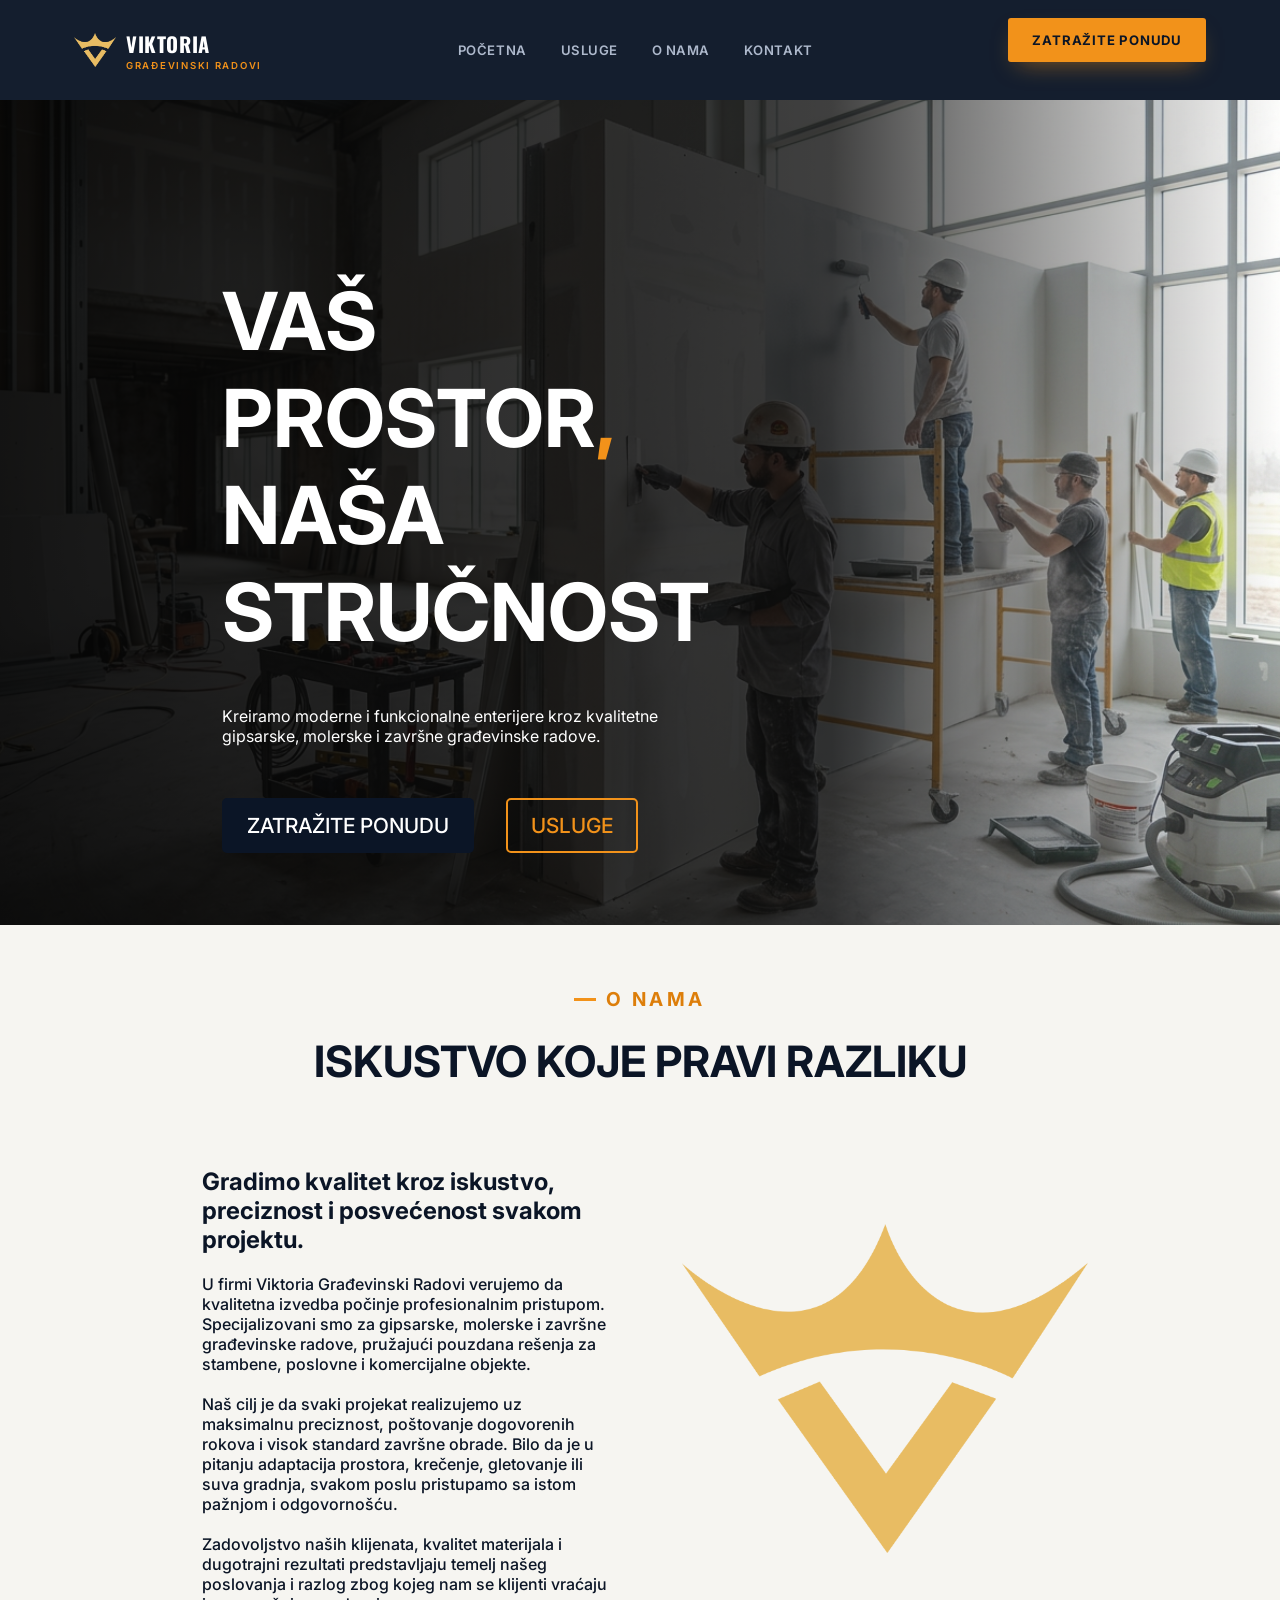
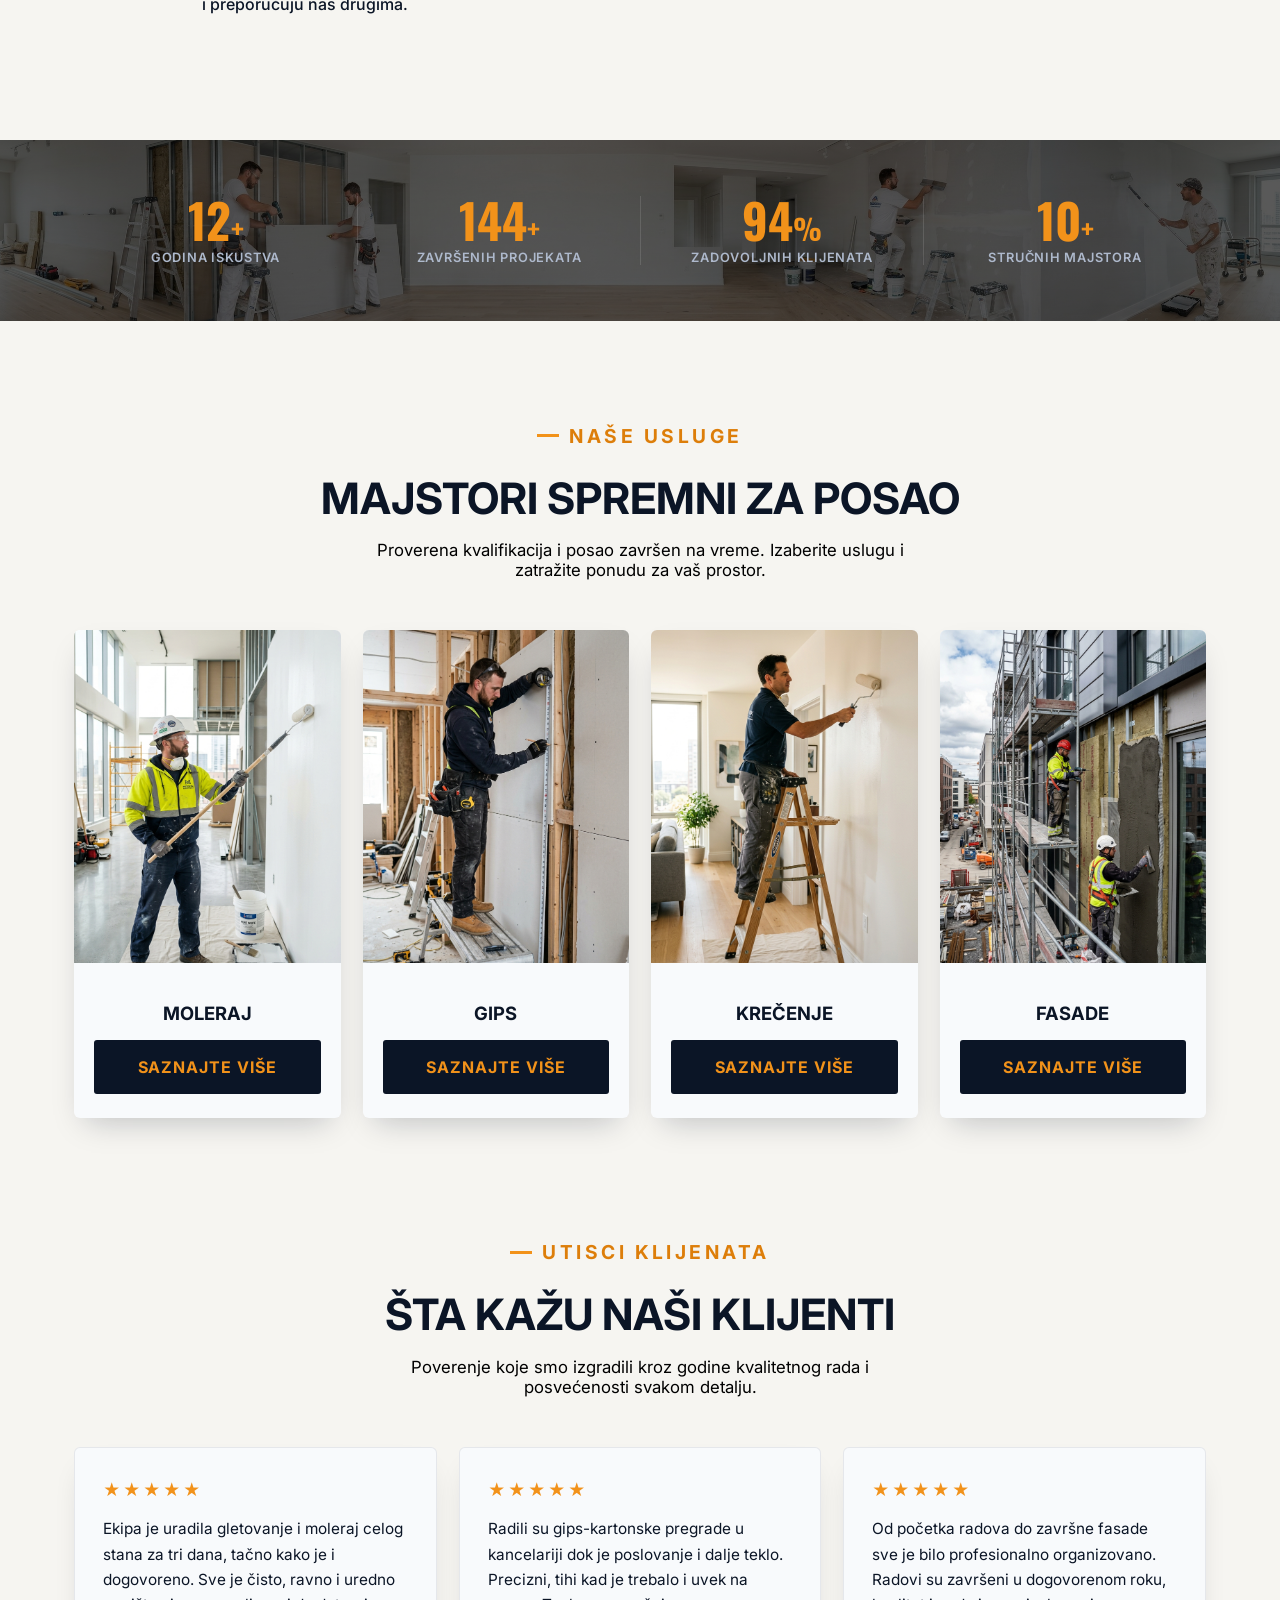
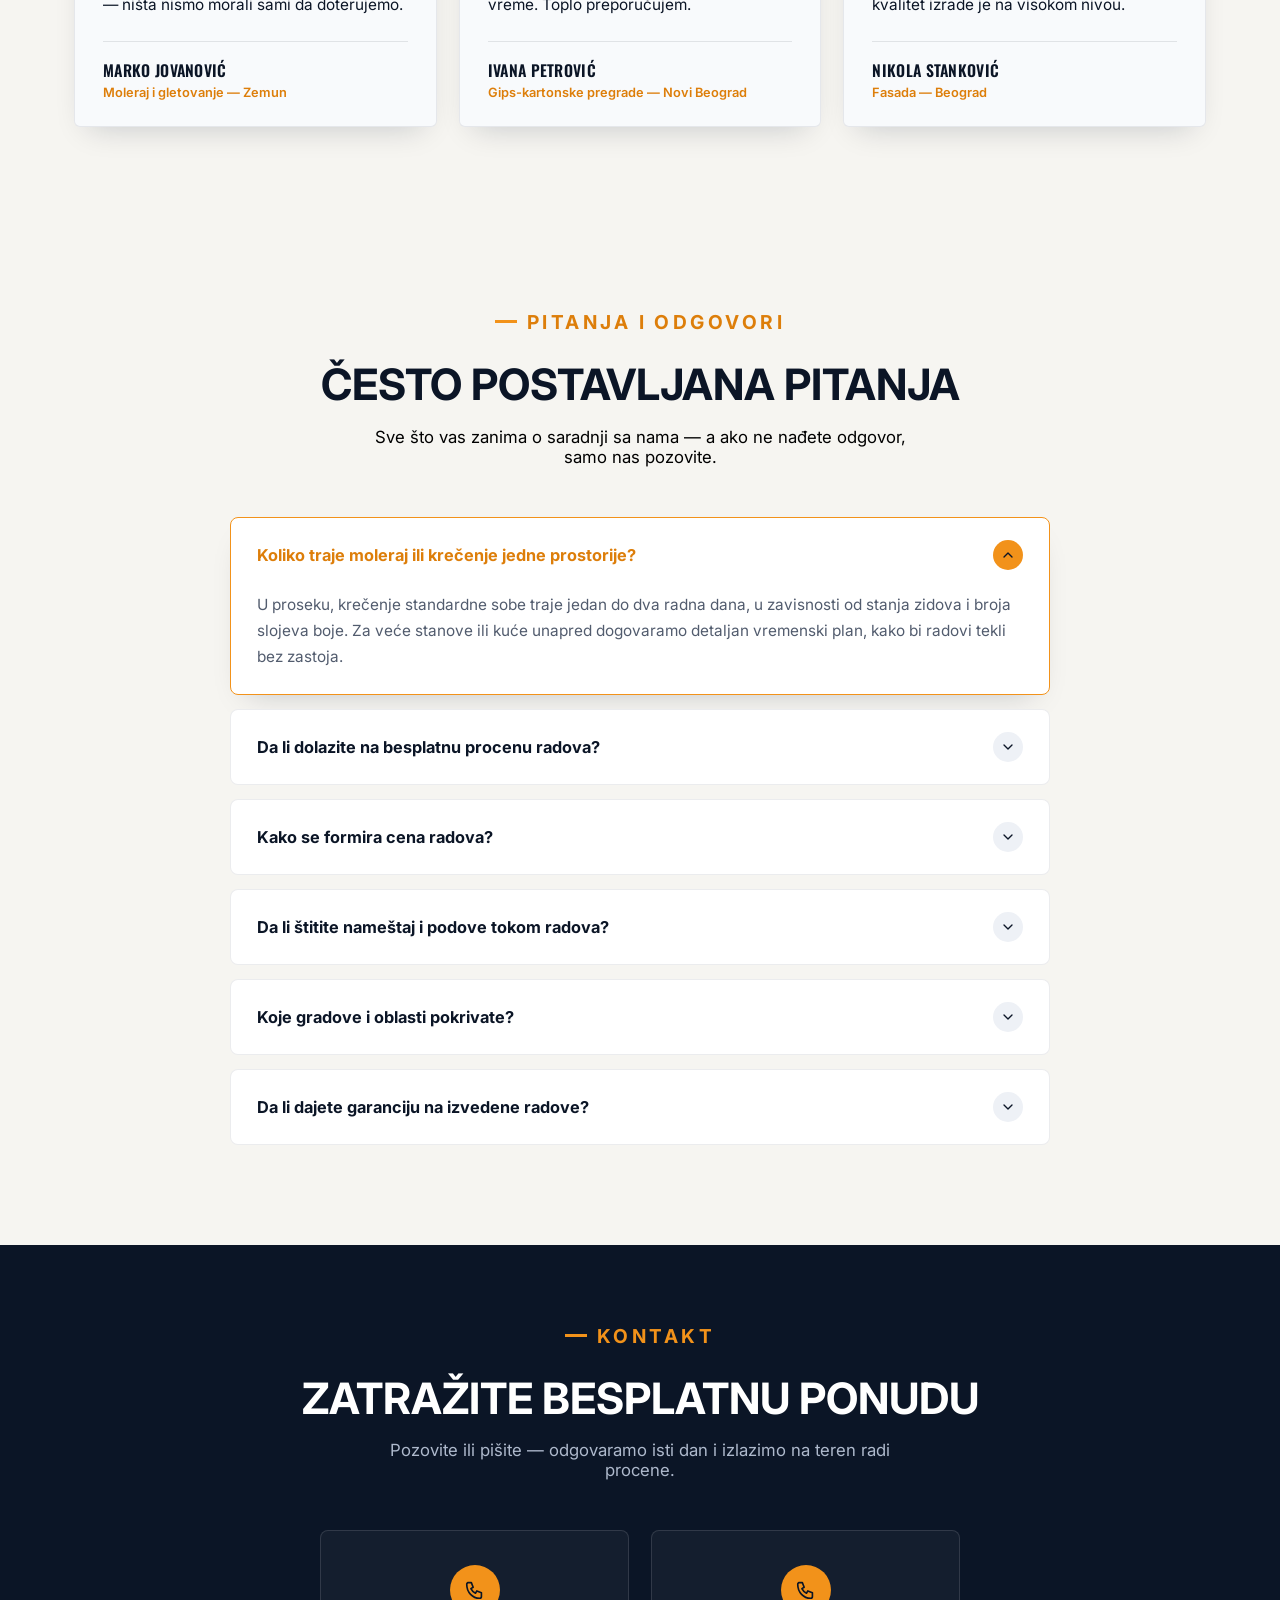
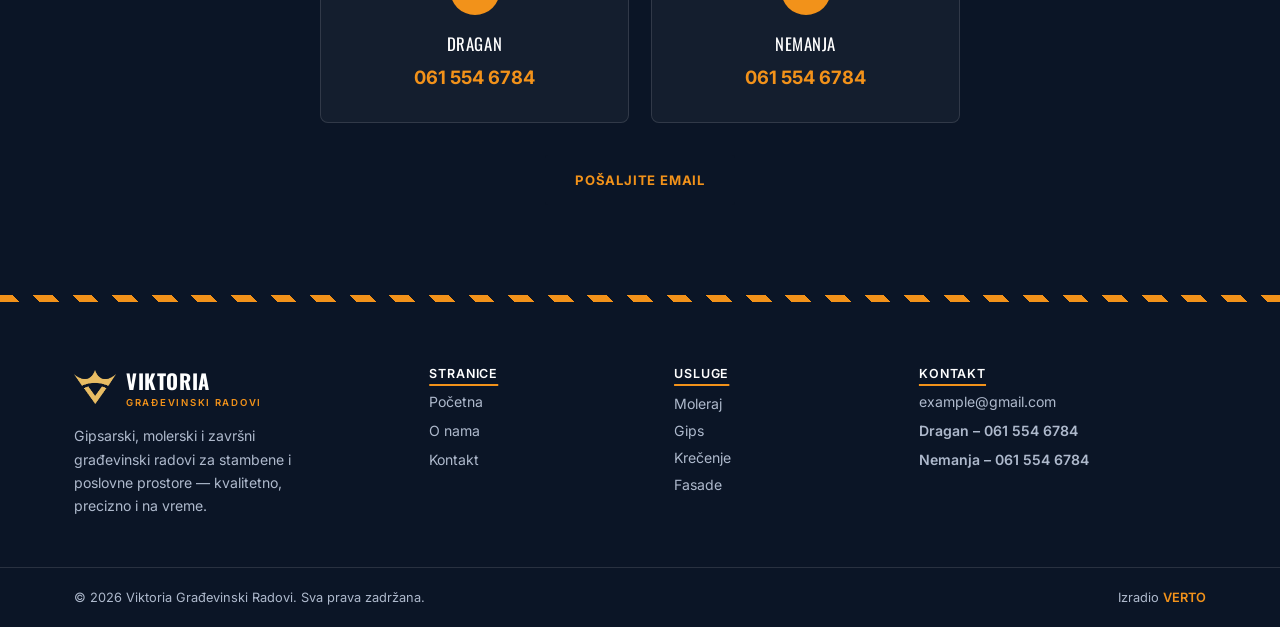
==== commit b54d5346: "Add files via upload" ====
--- a/index.html
+++ b/index.html
@@ -69,7 +69,7 @@
     <a href="#o-nama">O NAMA</a>
     <a href="#kontakt">KONTAKT</a>
   </nav>
-  <a href="#" class="btn btn-primary btn-block nav-mobile">ZATRAŽITE PONUDU</a>
+  <a href="#" class="btn btn-primary btn-block mobile-panel-cta">ZATRAŽITE PONUDU</a>
 </div>
 
 
@@ -172,13 +172,13 @@
 
     <div class="workforce-head text-center">
       <p class="eyebrow center" data-aos="fade-down" data-aos-duration="1000">Naše usluge</p>
-      <h2 class="section-title" data-aos="fade-right" data-aos-duration="2000">Majstori spremni za posao</h2>
-      <p class="section-sub text-center" data-aos="fade-right" data-aos-duration="2000">Proverena kvalifikacija i posao završen na vreme. Izaberite uslugu i zatražite ponudu za vaš prostor.</p>
+      <h2 class="section-title" data-aos="fade-right" data-aos-duration="1300">Majstori spremni za posao</h2>
+      <p class="section-sub text-center" data-aos="fade-right" data-aos-duration="1300">Proverena kvalifikacija i posao završen na vreme. Izaberite uslugu i zatražite ponudu za vaš prostor.</p>
     </div>
 
 
     <div class="trade-grid">
-      <article class="trade-card" data-aos="fade-up" data-aos-duration="2000" data-aos-delay="300" >
+      <article class="trade-card" data-aos="fade-up" data-aos-duration="1300" data-aos-delay="300" >
         <div class="card-corner" aria-hidden="true"></div>
         <div class="trade-photo">
           <img src="images/moleraj.jpg" alt="Moler farba zid valjkom">
@@ -189,18 +189,18 @@
         </div>
       </article>
 
-      <article class="trade-card" data-aos="fade-up" data-aos-duration="2000" data-aos-delay="300">
+      <article class="trade-card" data-aos="fade-up" data-aos-duration="1300" data-aos-delay="300">
         <div class="card-corner" aria-hidden="true"></div>
         <div class="trade-photo">
           <img src="images/gips.jpg" alt="Radnik gletuje zid gletericom">
         </div>
         <div class="trade-body">
           <h3>Gips</h3>
-          <a href="#kontakt" class="btn btn-dark btn-block">SAZNAJTE VIŠE</a>
-        </div>
-      </article>
-
-      <article class="trade-card" data-aos="fade-up" data-aos-duration="2000" data-aos-delay="300">
+          <a href="gips/index.html" class="btn btn-dark btn-block">SAZNAJTE VIŠE</a>
+        </div>
+      </article>
+
+      <article class="trade-card" data-aos="fade-up" data-aos-duration="1300" data-aos-delay="300">
         <div class="card-corner" aria-hidden="true"></div>
         <div class="trade-photo">
           <!-- Placeholder slika — zameni pravom fotografijom za krečenje -->
@@ -208,11 +208,11 @@
         </div>
         <div class="trade-body">
           <h3>Krečenje</h3>
-          <a href="#kontakt" class="btn btn-dark btn-block">SAZNAJTE VIŠE</a>
-        </div>
-      </article>
-
-      <article class="trade-card" data-aos="fade-up" data-aos-duration="2000" data-aos-delay="300">
+          <a href="krecenje/index.html" class="btn btn-dark btn-block">SAZNAJTE VIŠE</a>
+        </div>
+      </article>
+
+      <article class="trade-card" data-aos="fade-up" data-aos-duration="1300" data-aos-delay="300">
         <div class="card-corner" aria-hidden="true"></div>
         <div class="trade-photo">
           <!-- Placeholder slika — zameni pravom fotografijom za zidanje -->
@@ -220,7 +220,7 @@
         </div>
         <div class="trade-body">
           <h3>Fasade</h3>
-          <a href="zidanje.html" class="btn btn-dark btn-block">SAZNAJTE VIŠE</a>
+          <a href="fasade/index.html" class="btn btn-dark btn-block">SAZNAJTE VIŠE</a>
         </div>
       </article>
     </div>
@@ -446,7 +446,7 @@
       <div class="footer-a">
         <a href="moleraj/index.html">Moleraj</a>
         <a href="gips/index.html">Gips</a>
-        <a href="krecenje/krecenje.html">Krečenje</a>
+        <a href="krecenje/index.html">Krečenje</a>
         <a href="fasade/index.html">Fasade</a>
       </div>
     </div>
@@ -483,4 +483,4 @@
 <script src="faq.js"></script>
 
 </body>
-</html>+</html>
--- a/style.css
+++ b/style.css
@@ -82,9 +82,6 @@
     .nav-links, .header-cta{display:none;}
     .nav-toggle{display:flex;}
     .site-header{background:rgba(11,21,38,.97);padding:14px 0;}
-  }
-  .nav-mobile{
-    margin-top: 100px;
   }
   .mobile-panel{
     position: fixed;
@@ -117,8 +114,9 @@
     color: #fff;
     position: relative;
     cursor: pointer;
+    flex: none;
     align-self: flex-end;      /* <-- pushes the button to the right within the drawer */
-    margin-bottom: 30px;
+    margin-bottom: 10px;
   }
   .mobile-panel-close::before,.mobile-panel-close::after{
     content:"";position:absolute;top:50%;left:50%;
@@ -127,10 +125,25 @@
   .mobile-panel-close::before{transform:translate(-50%,-50%) rotate(45deg);}
   .mobile-panel-close::after{transform:translate(-50%,-50%) rotate(-45deg);}
 
-  .mobile-panel nav{display:flex;flex-direction:column;gap:4px;margin-bottom:30px;}
+  /* Nav links fill the remaining space and are vertically centered within it;
+     the CTA button (a normal flex item after it) naturally lands just below,
+     near the bottom of the drawer — no more fixed 100px offsets pushing things too far. */
+  .mobile-panel nav.nav-mobile{
+    display:flex;
+    flex-direction:column;
+    justify-content:center;
+    gap:4px;
+    flex:1 1 auto;
+    min-height:0;
+    margin:0;
+  }
   .mobile-panel nav a{
     color:#fff;font-family:var(--ff-display);font-size:1.5rem;text-transform:uppercase;
     padding:14px 4px;border-bottom:1px solid var(--line-dark);
+  }
+  .mobile-panel-cta{
+    flex: none;
+    margin-top: 16px;
   }
 
   .scrim{
@@ -391,28 +404,43 @@
 }
 
 @media (max-width: 1020px){
+    .hero-div{
+      height: auto;
+      min-height: calc(100svh - 70px);
+      overflow: visible;
+      padding-block: 50px 40px;
+    }
     .hero-cdiv{
         flex-direction: column;
         width: 95%;
-        margin-bottom: 100px;
+        height: auto;
+        margin-bottom: 0;
+        gap: 2rem;
     }
     .hero-c1{
       width: 100%;
+      height: auto;
+      padding: 10px;
     }
     .hero-c1 h1{
-      font-size: 3.3rem;
+      font-size: 3rem;
     }
     .hero-div-btns{
       flex-direction: column;
       text-align: center;
       align-items: center;
       justify-content: center;
+      gap: 1rem;
+      padding-block: 10px;
+      margin-top: .5rem;
     }
     .hero-btn{
-      max-width: fit-content;
+      width: 100%;
+      max-width: 300px;
     }
     .hero-btn2{
-      width: 260px;
+      width: 100%;
+      max-width: 300px;
     }
     .hero-c2{
       display: none;
@@ -425,6 +453,28 @@
     }
     .logo2 span{
       font-size: 2rem;
+    }
+}
+
+@media (max-width: 480px){
+    .hero-div{
+      padding-block: 40px 30px;
+    }
+    .hero-c1 h1{
+      font-size: 2.3rem;
+      margin-bottom: 18px;
+    }
+    .hero-c1 p{
+      font-size: .95rem;
+    }
+    .hero-div-btns{
+      gap: .85rem;
+      padding-block: 6px;
+    }
+    .hero-btn, .hero-btn2{
+      font-size: 1.05rem;
+      padding-block: 14px;
+      width: 100%;
     }
 }
 
@@ -730,6 +780,7 @@
     background:var(--orange-500);
     color:var(--navy-950);
     box-shadow:0 10px 24px -10px rgba(242,146,26,.55);
+    margin-bottom: 10%;
   }
   .btn-primary:hover{background:var(--orange-600);}
   .btn-dark{
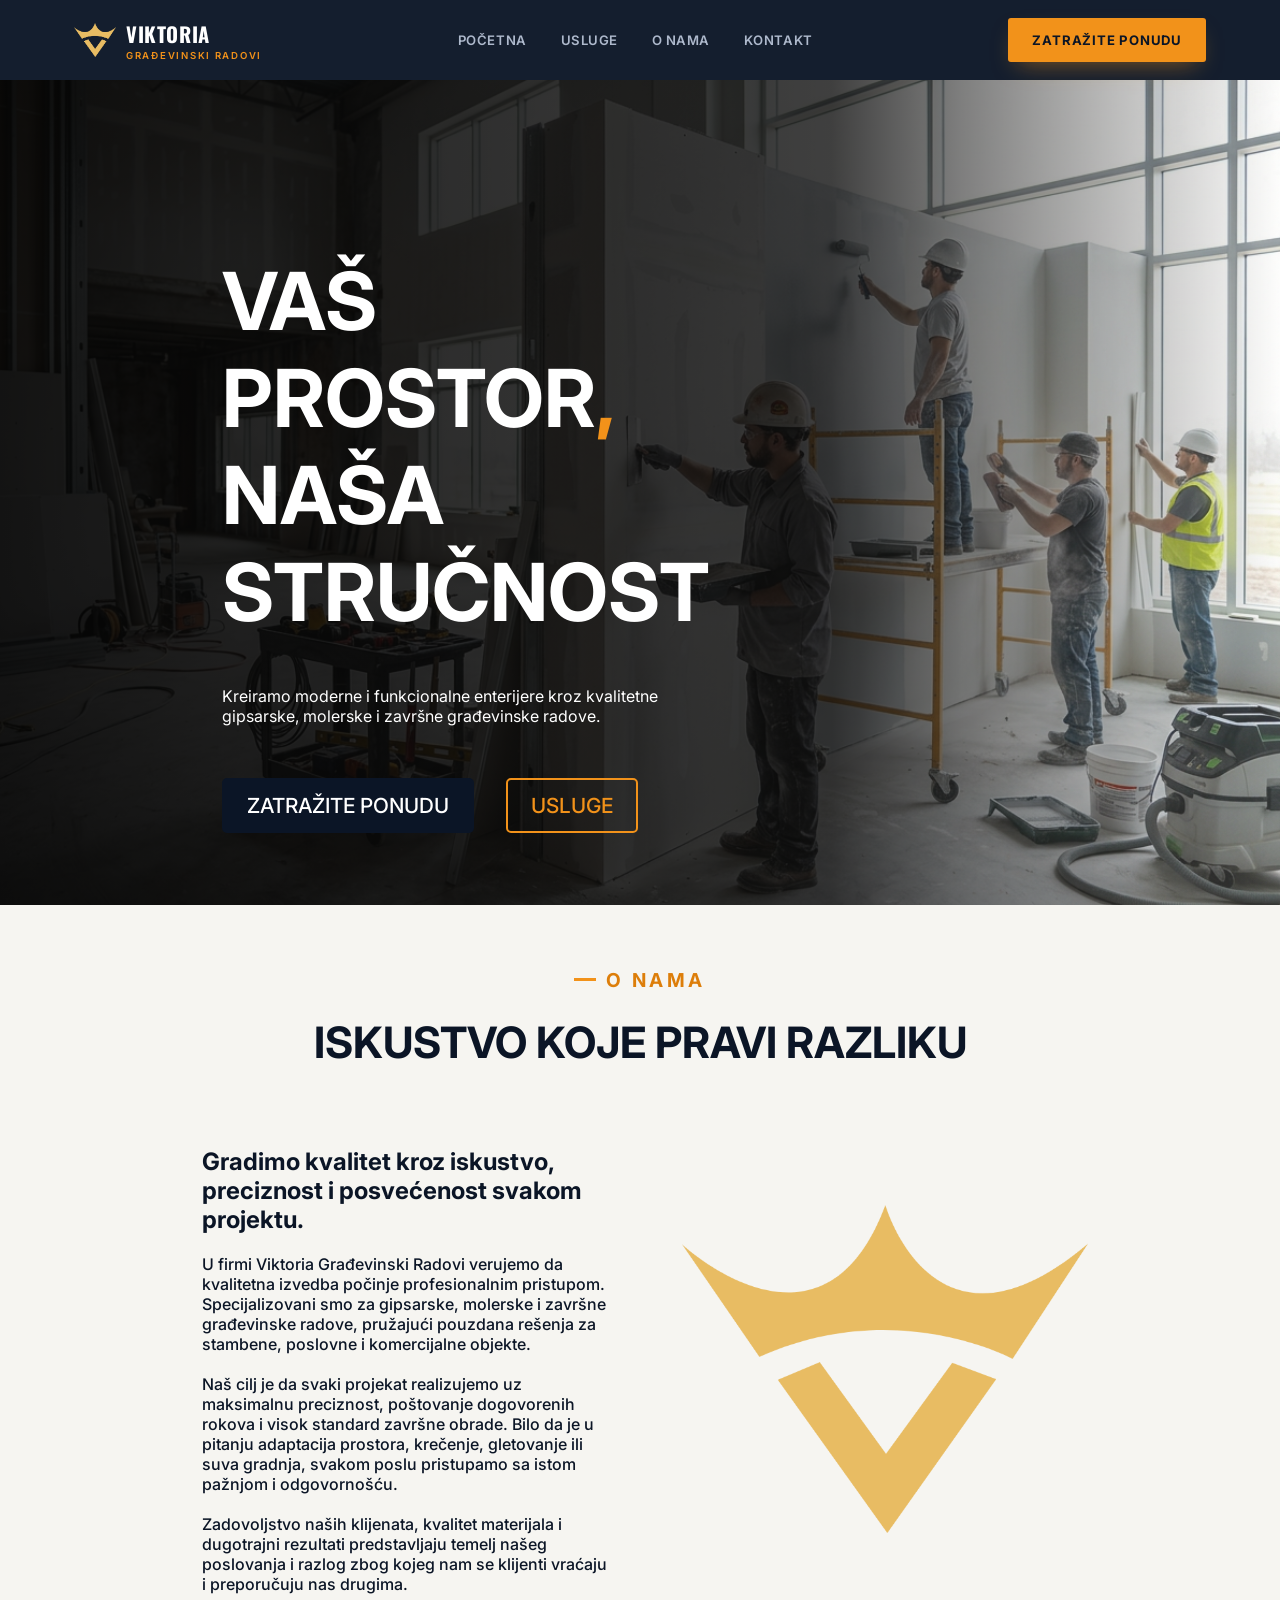
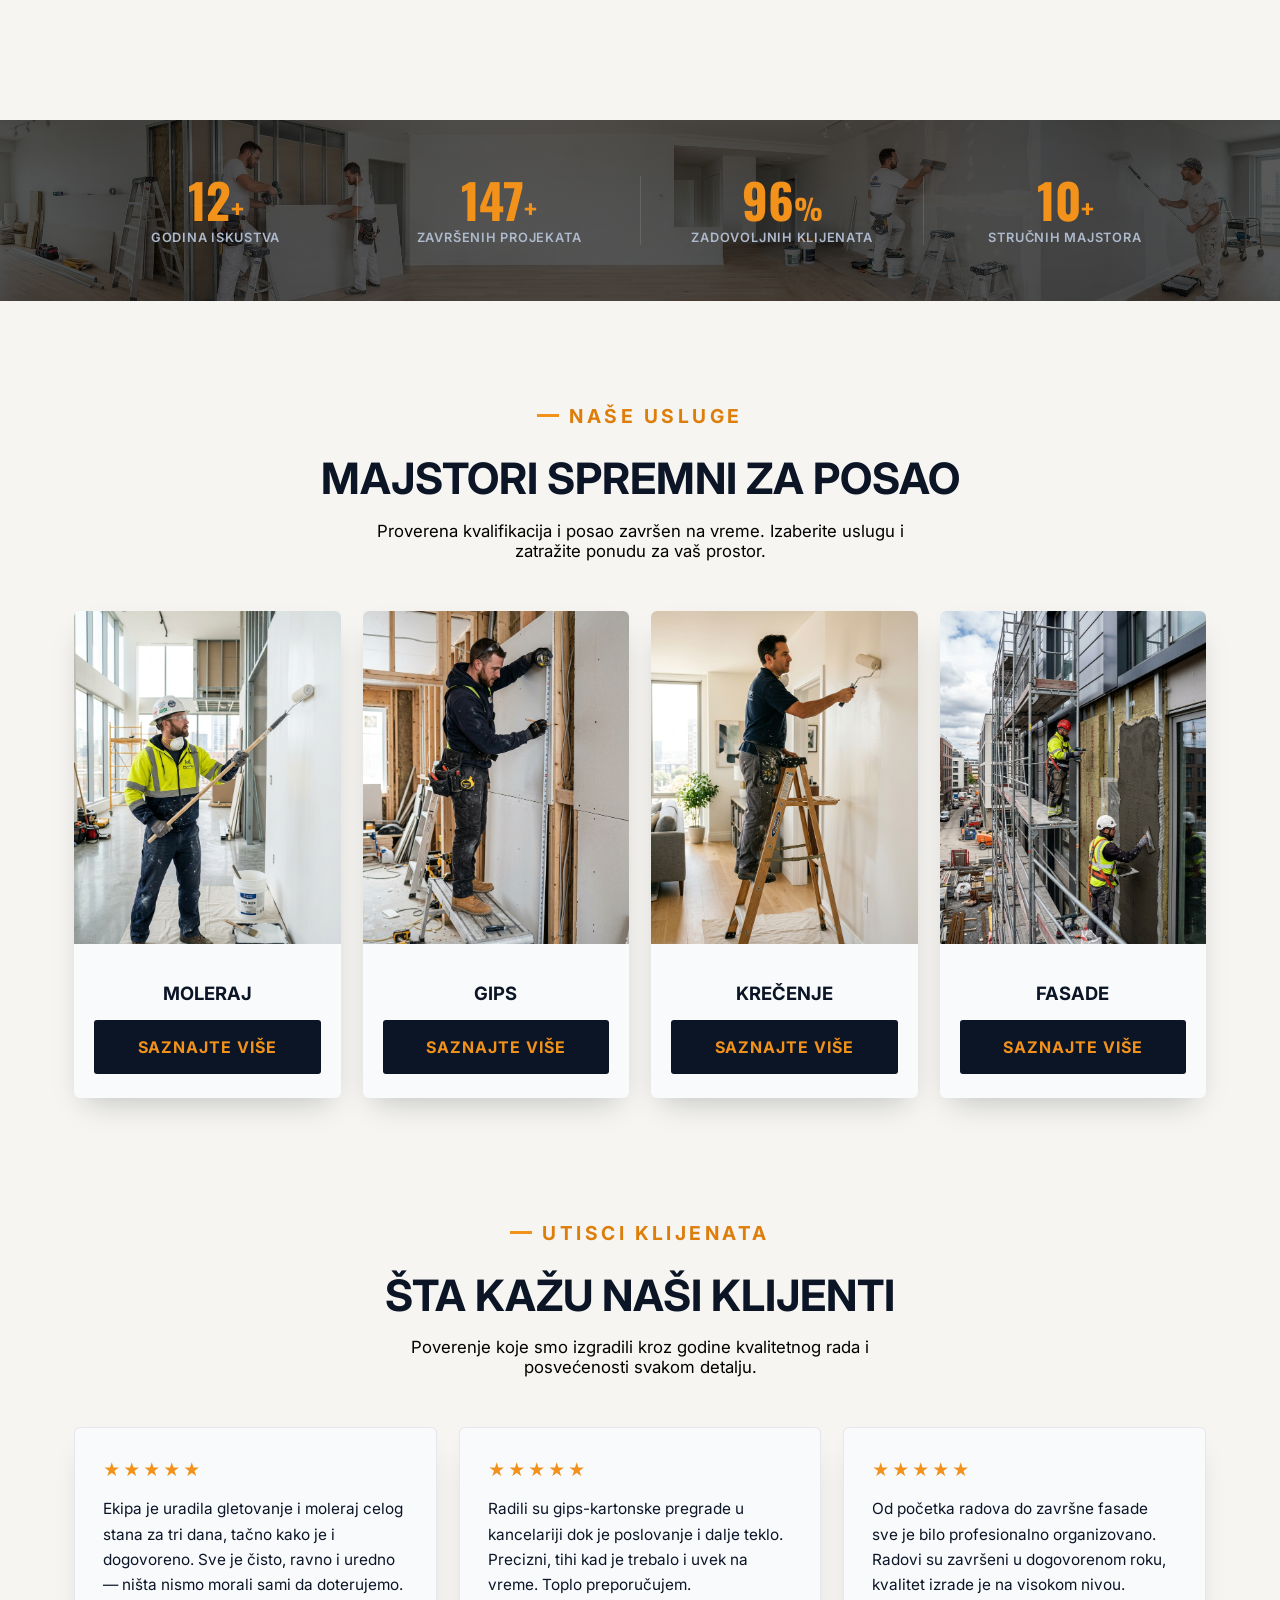
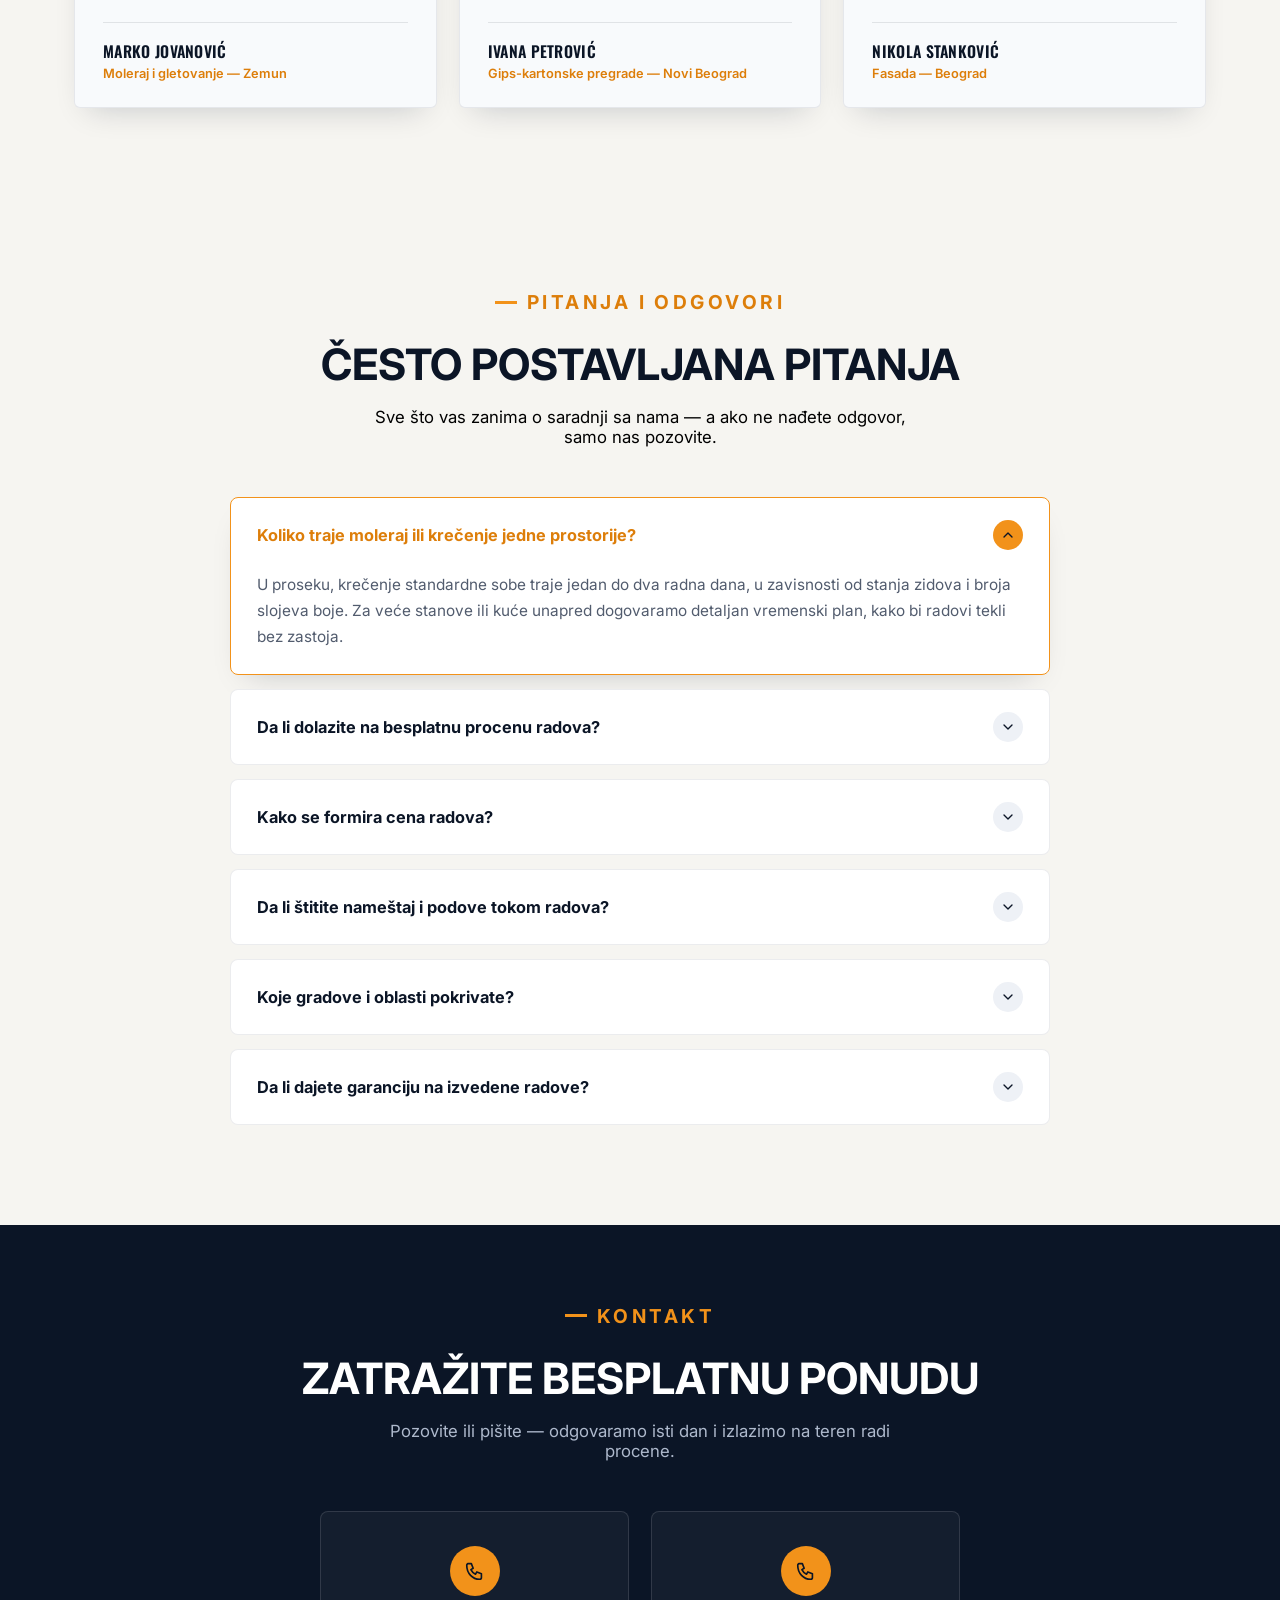
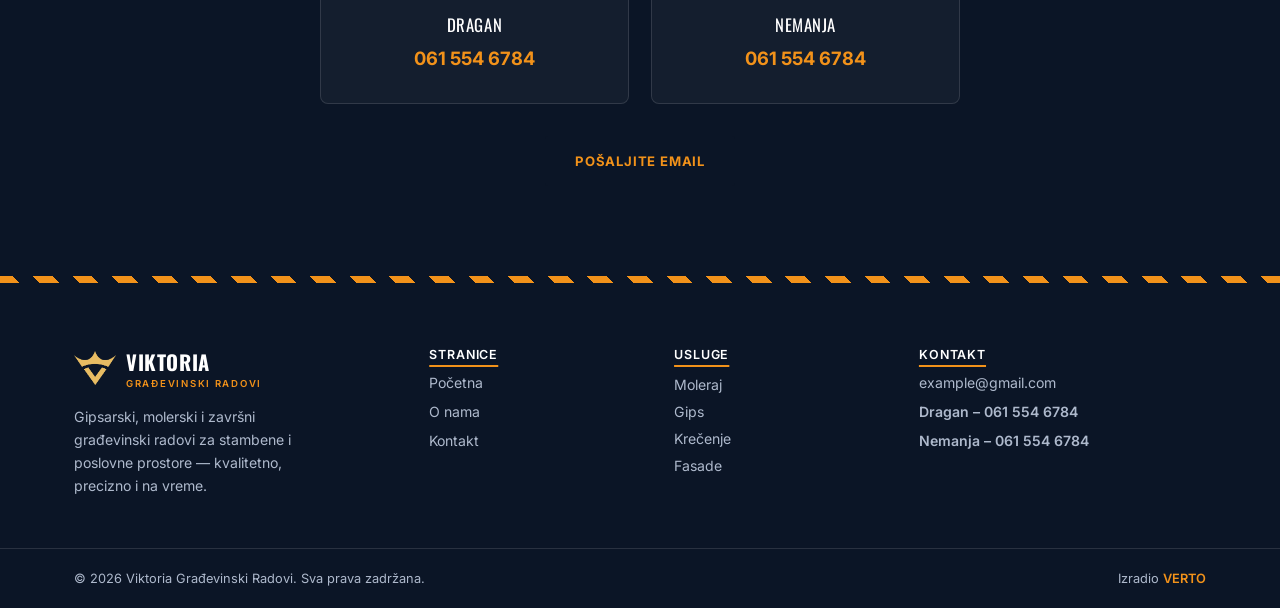
==== commit 0e88068c: "Add files via upload" ====
--- a/index.html
+++ b/index.html
@@ -87,7 +87,7 @@
 
       <div class="hero-div-btns">
         <a href="#" class="hero-btn" data-aos="fade-up" data-aos-duration="2000" data-aos-delay="500">Zatražite ponudu</a>
-        <a href="#" class="hero-btn2" data-aos="fade-up" data-aos-duration="2000" data-aos-delay="600">Usluge</a>
+        <a href="#usluge" class="hero-btn2" data-aos="fade-up" data-aos-duration="2000" data-aos-delay="600">Usluge</a>
       </div>
     </div>
 
@@ -390,7 +390,7 @@
     </div>
 
     <div class="contact-grid">
-      <div class="contact-card" data-aos="fade-up" data-aos-duration="1000" data-aos-delay="100">
+      <div class="contact-card" data-aos="fade-up" data-aos-duration="800" data-aos-delay="100">
         <div class="card-corner" aria-hidden="true"></div>
         <span class="contact-icon" aria-hidden="true">
           <svg width="22" height="22" viewBox="0 0 24 24" fill="none" xmlns="http://www.w3.org/2000/svg">
@@ -401,7 +401,7 @@
         <a href="tel:+381615546784" class="contact-phone">061 554 6784</a>
       </div>
 
-      <div class="contact-card" data-aos="fade-up" data-aos-duration="1000" data-aos-delay="250">
+      <div class="contact-card" data-aos="fade-up" data-aos-duration="800" data-aos-delay="250">
         <div class="card-corner" aria-hidden="true"></div>
         <span class="contact-icon" aria-hidden="true">
           <svg width="22" height="22" viewBox="0 0 24 24" fill="none" xmlns="http://www.w3.org/2000/svg">
--- a/style.css
+++ b/style.css
@@ -44,7 +44,12 @@
     box-shadow:0 6px 24px -10px rgba(0,0,0,.4);
     padding:12px 0;
   }
-  .header-inner{display:flex;align-items:center;justify-content:space-between;gap:20px;}
+  .header-inner{
+    display: flex;
+    align-items: center;
+    justify-content: space-between;
+    gap: 20px;
+  }
   .logo{display:flex;align-items:center;gap:10px;font-family:var(--ff-display);font-size:1.28rem;font-weight:700;color:var(--white,#fff);letter-spacing:.03em;}
   .logo small{display:block;font-family:var(--ff-body);font-size:.6rem;font-weight:600;letter-spacing:.18em;color:var(--orange-500);margin-top:1px;}
 
@@ -98,6 +103,7 @@
     overflow-y: auto;
     display: flex;
     flex-direction: column;
+    align-items: center;
   }
   .mobile-panel.is-open{
     transform:translateX(0);
@@ -144,6 +150,7 @@
   .mobile-panel-cta{
     flex: none;
     margin-top: 16px;
+    margin-bottom: 25%;
   }
 
   .scrim{
@@ -780,7 +787,6 @@
     background:var(--orange-500);
     color:var(--navy-950);
     box-shadow:0 10px 24px -10px rgba(242,146,26,.55);
-    margin-bottom: 10%;
   }
   .btn-primary:hover{background:var(--orange-600);}
   .btn-dark{
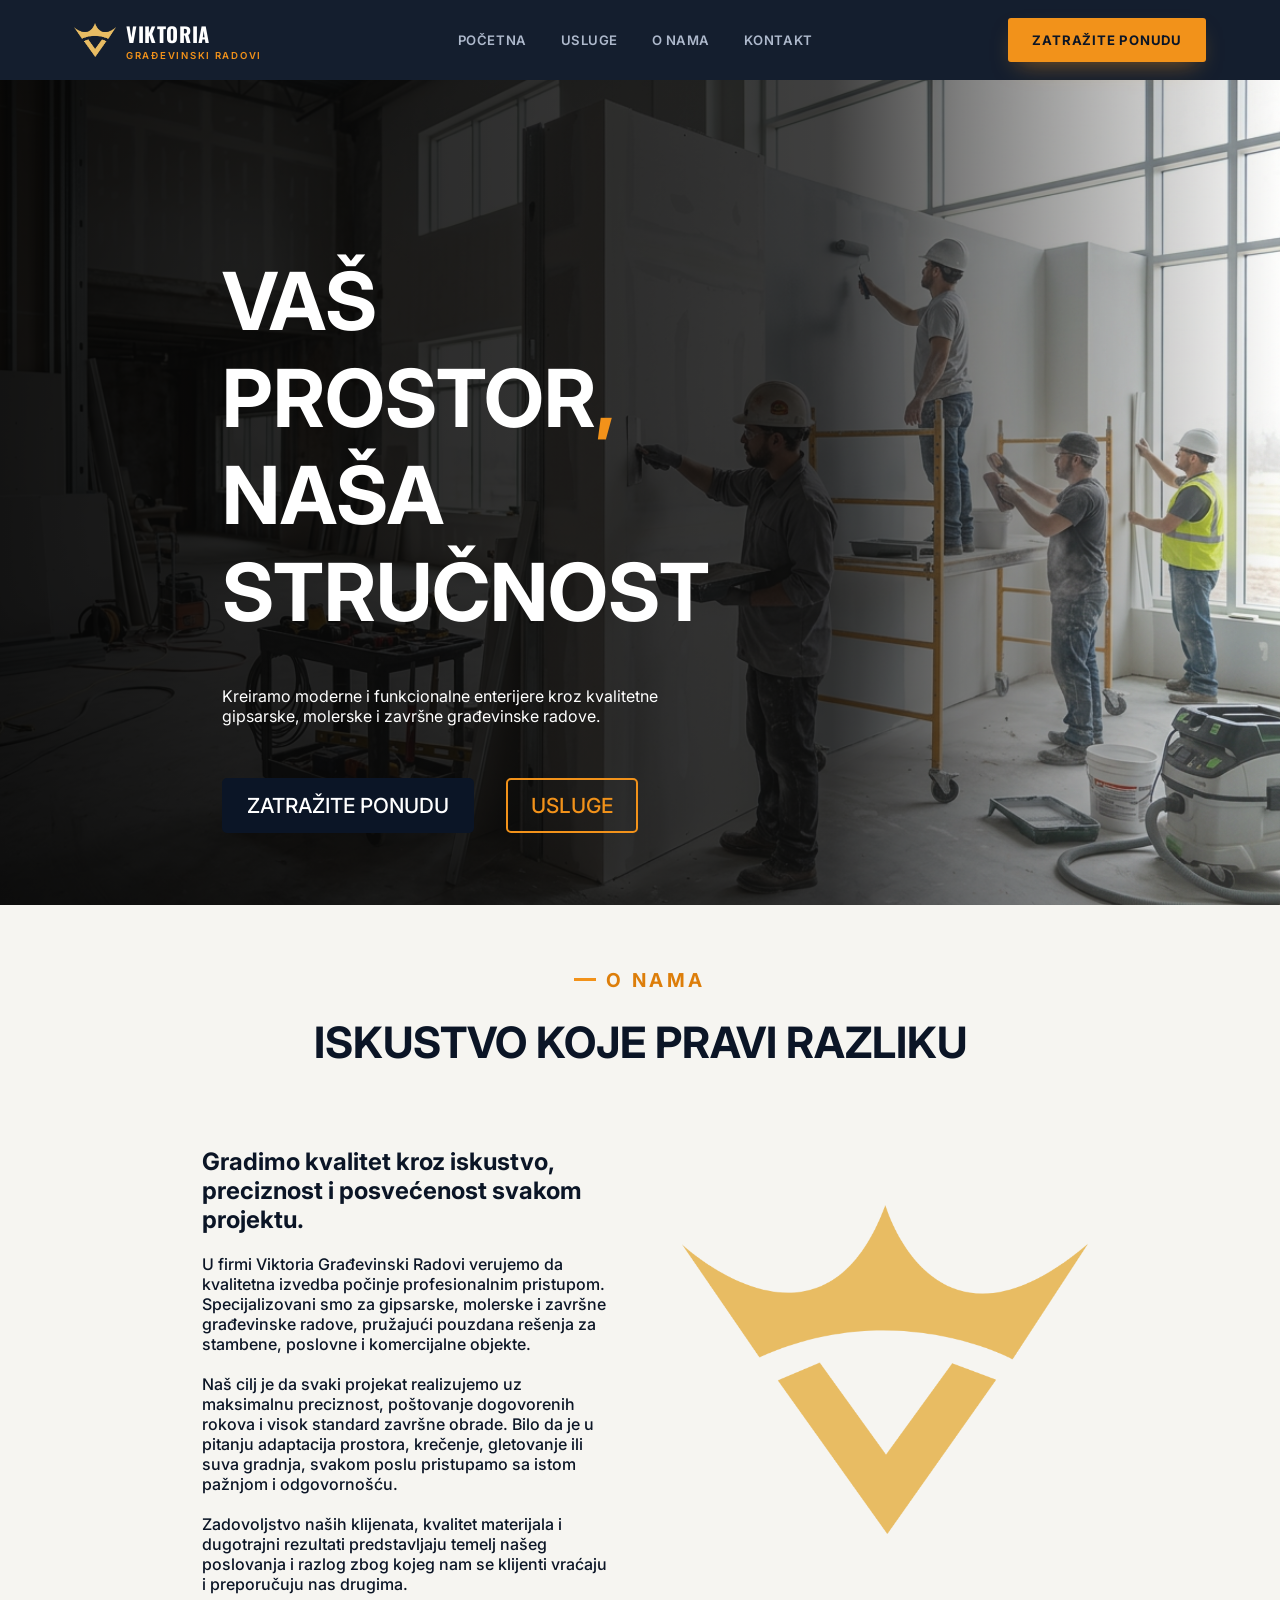
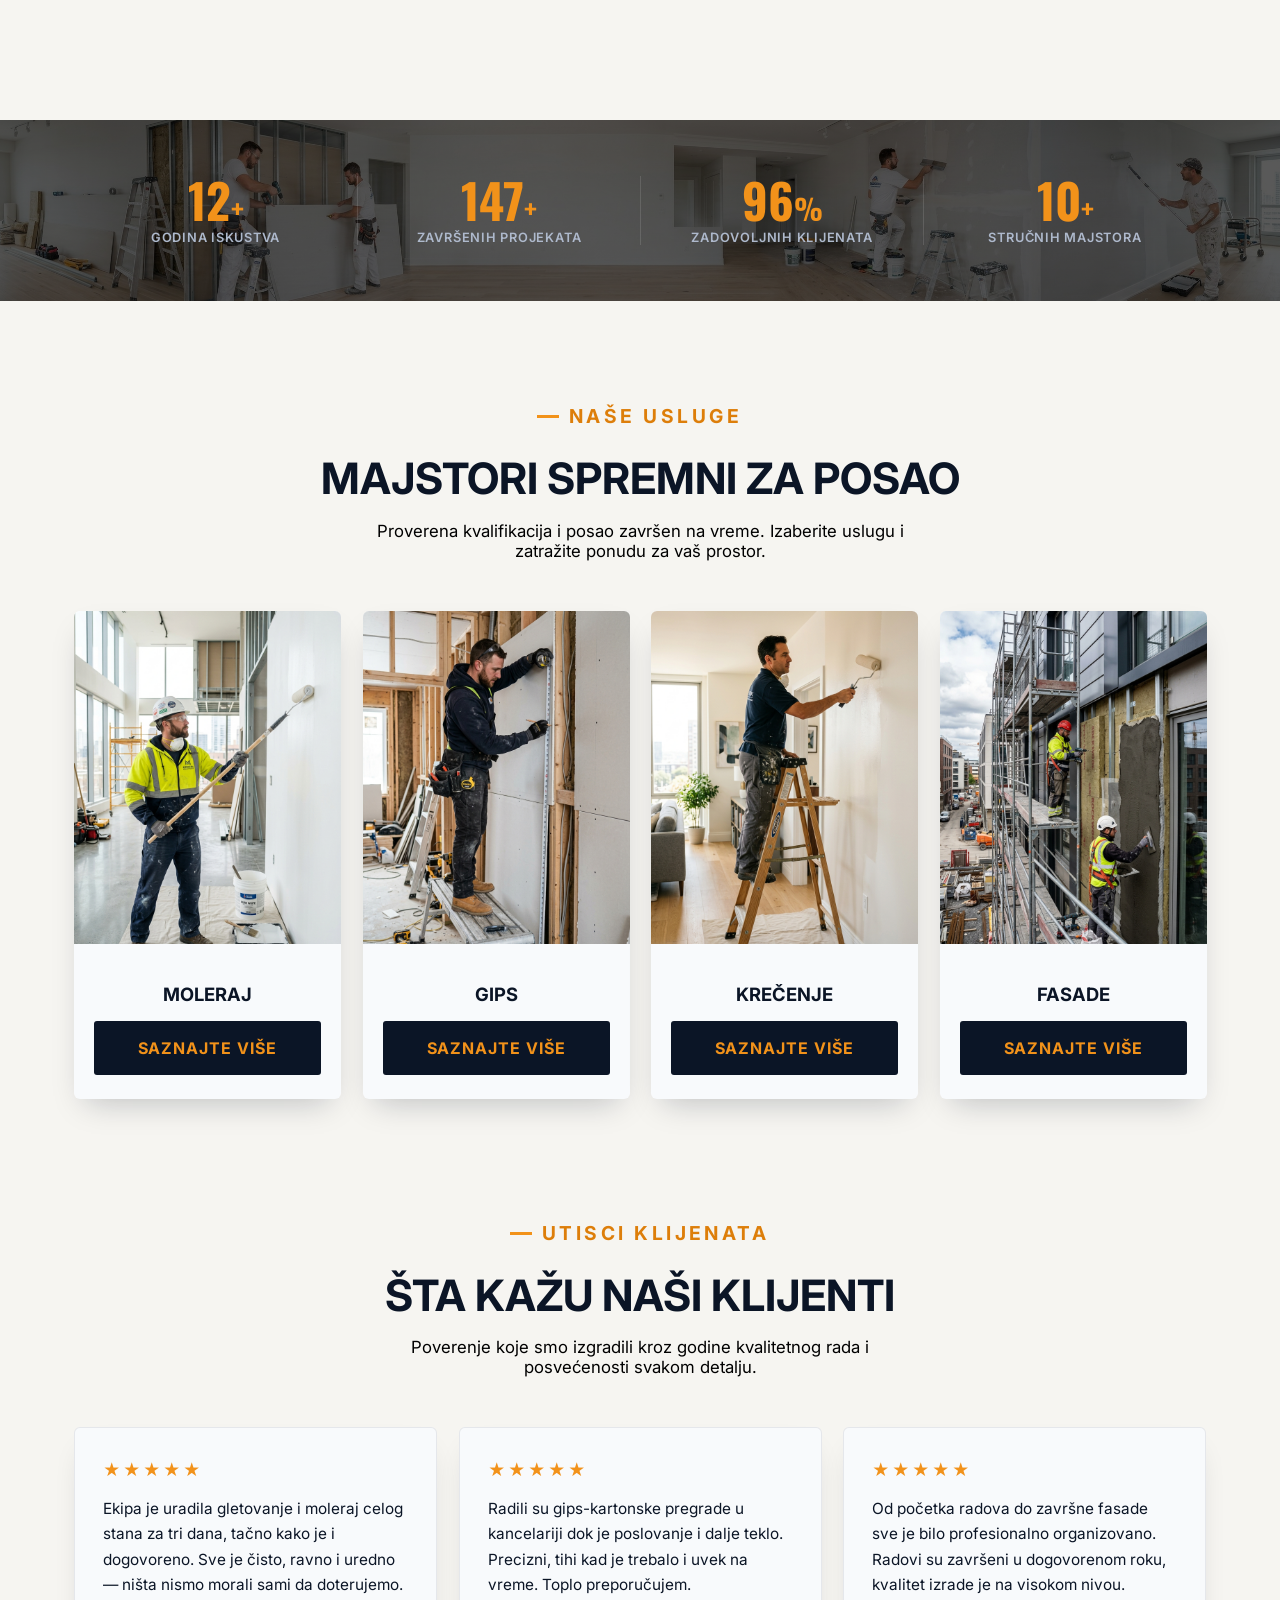
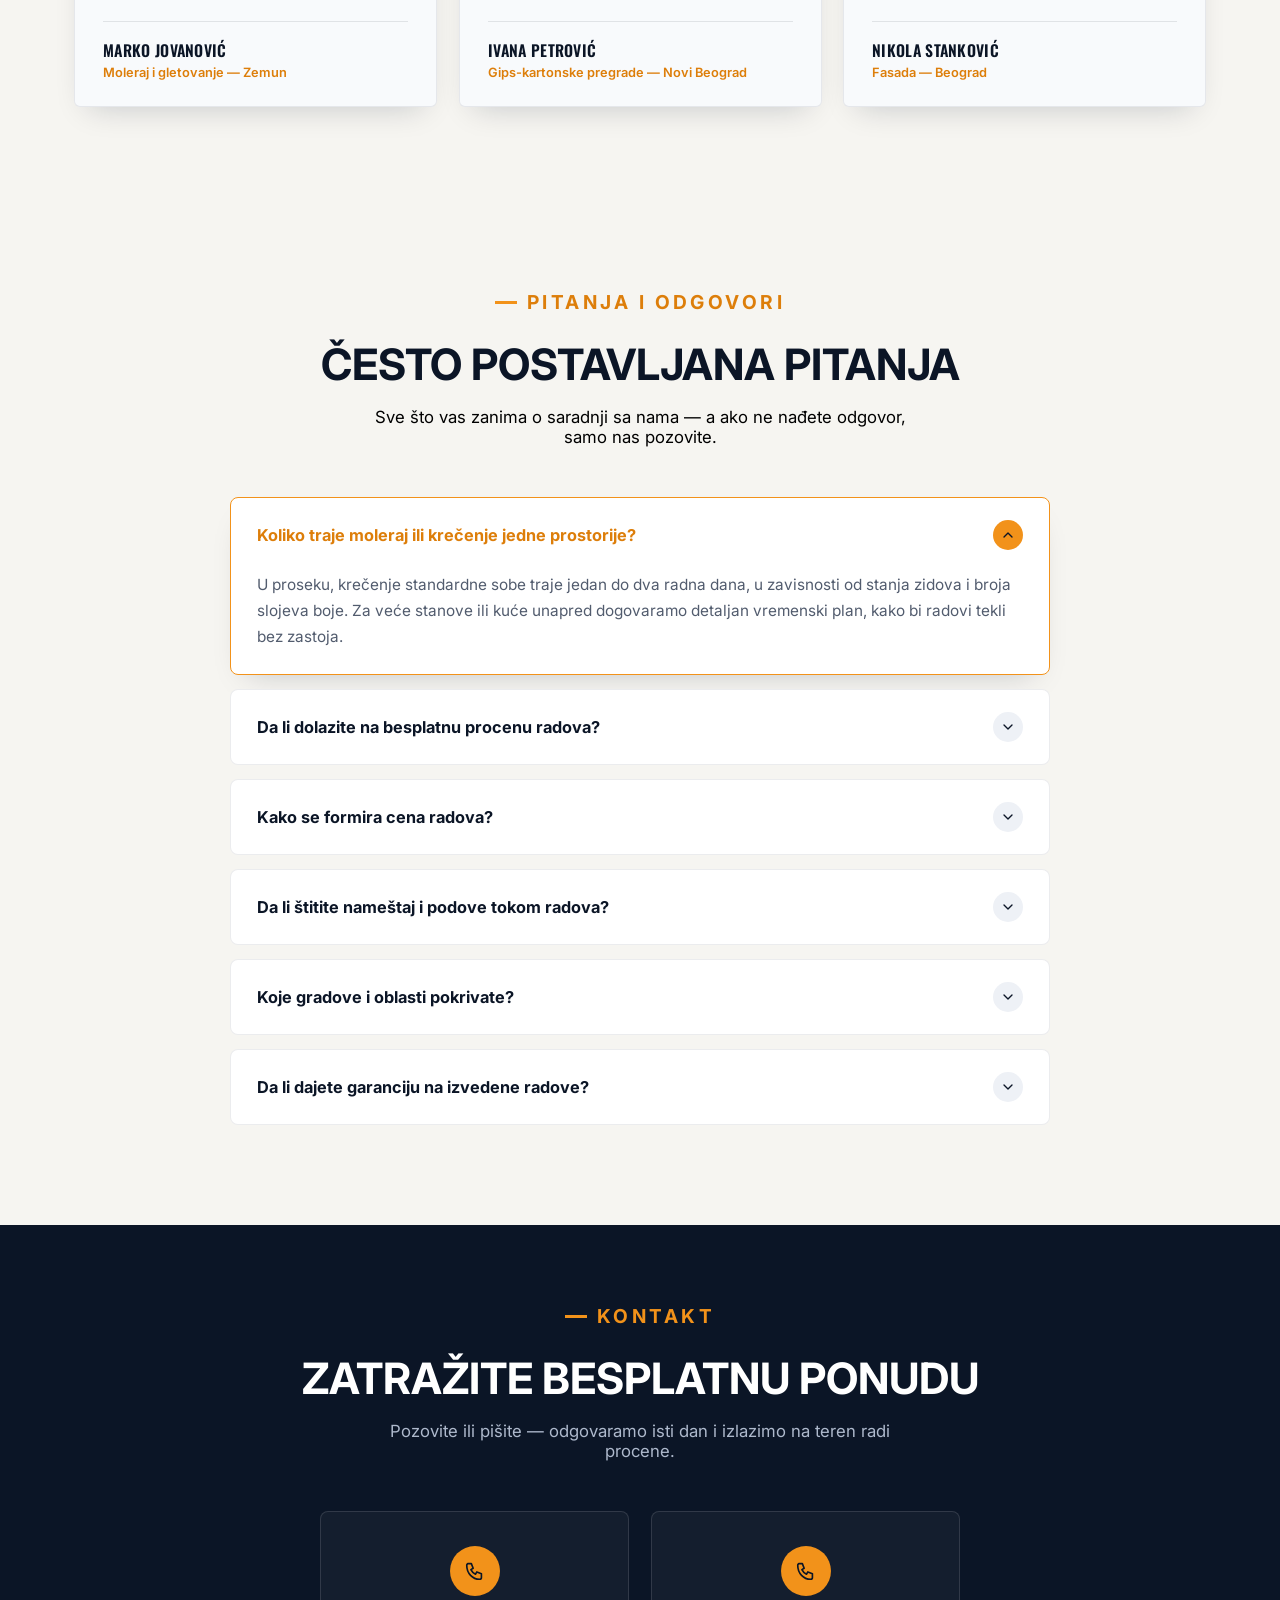
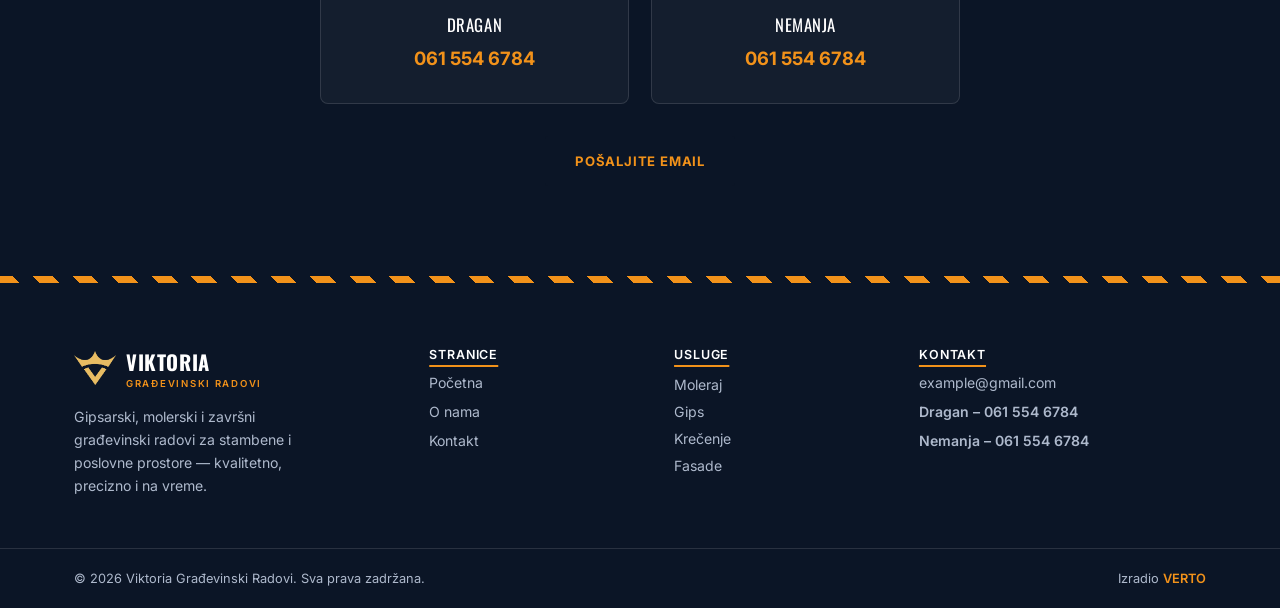
==== commit 3105e906: "Add files via upload" ====
--- a/index.html
+++ b/index.html
@@ -105,9 +105,9 @@
 
 <section class="o-nama" id="o-nama">
   <div class="o-nama-div">
-    <div class="workforce-head text-center">
-      <p class="eyebrow center" data-aos="fade-down" data-aos-duration="1200">O nama</p>
-      <h2 class="section-title" data-aos="fade-right" data-aos-duration="1200">ISKUSTVO KOJE PRAVI RAZLIKU</h2>
+    <div class="workforce-head text-center" data-aos="fade-down" data-aos-duration="1200">
+      <p class="eyebrow center">O nama</p>
+      <h2 class="section-title">ISKUSTVO KOJE PRAVI RAZLIKU</h2>
     </div>
 
     <div class="o-nama-tekst-slika-div">
@@ -177,8 +177,8 @@
     </div>
 
 
-    <div class="trade-grid">
-      <article class="trade-card" data-aos="fade-up" data-aos-duration="1300" data-aos-delay="300" >
+    <div class="trade-grid" data-aos-duration="1300" data-aos-delay="300">
+      <article class="trade-card" data-aos="fade-up">
         <div class="card-corner" aria-hidden="true"></div>
         <div class="trade-photo">
           <img src="images/moleraj.jpg" alt="Moler farba zid valjkom">
@@ -189,7 +189,7 @@
         </div>
       </article>
 
-      <article class="trade-card" data-aos="fade-up" data-aos-duration="1300" data-aos-delay="300">
+      <article class="trade-card" data-aos="fade-up">
         <div class="card-corner" aria-hidden="true"></div>
         <div class="trade-photo">
           <img src="images/gips.jpg" alt="Radnik gletuje zid gletericom">
@@ -200,7 +200,7 @@
         </div>
       </article>
 
-      <article class="trade-card" data-aos="fade-up" data-aos-duration="1300" data-aos-delay="300">
+      <article class="trade-card" data-aos="fade-up">
         <div class="card-corner" aria-hidden="true"></div>
         <div class="trade-photo">
           <!-- Placeholder slika — zameni pravom fotografijom za krečenje -->
@@ -212,7 +212,7 @@
         </div>
       </article>
 
-      <article class="trade-card" data-aos="fade-up" data-aos-duration="1300" data-aos-delay="300">
+      <article class="trade-card" data-aos="fade-up">
         <div class="card-corner" aria-hidden="true"></div>
         <div class="trade-photo">
           <!-- Placeholder slika — zameni pravom fotografijom za zidanje -->
@@ -474,7 +474,8 @@
     AOS.init({
         duration: 800,
         offset: window.innerWidth <= 768 ? -50 : 50,
-        once: true
+        once: true,
+        disableMutationObserver: true,
         
     });
 </script>
--- a/style.css
+++ b/style.css
@@ -1538,3 +1538,11 @@
     padding: 0 20px 20px;
   }
 }
+
+
+
+[data-aos] {
+    will-change: transform, opacity;
+    backface-visibility: hidden;
+    transform: translateZ(0);
+}
